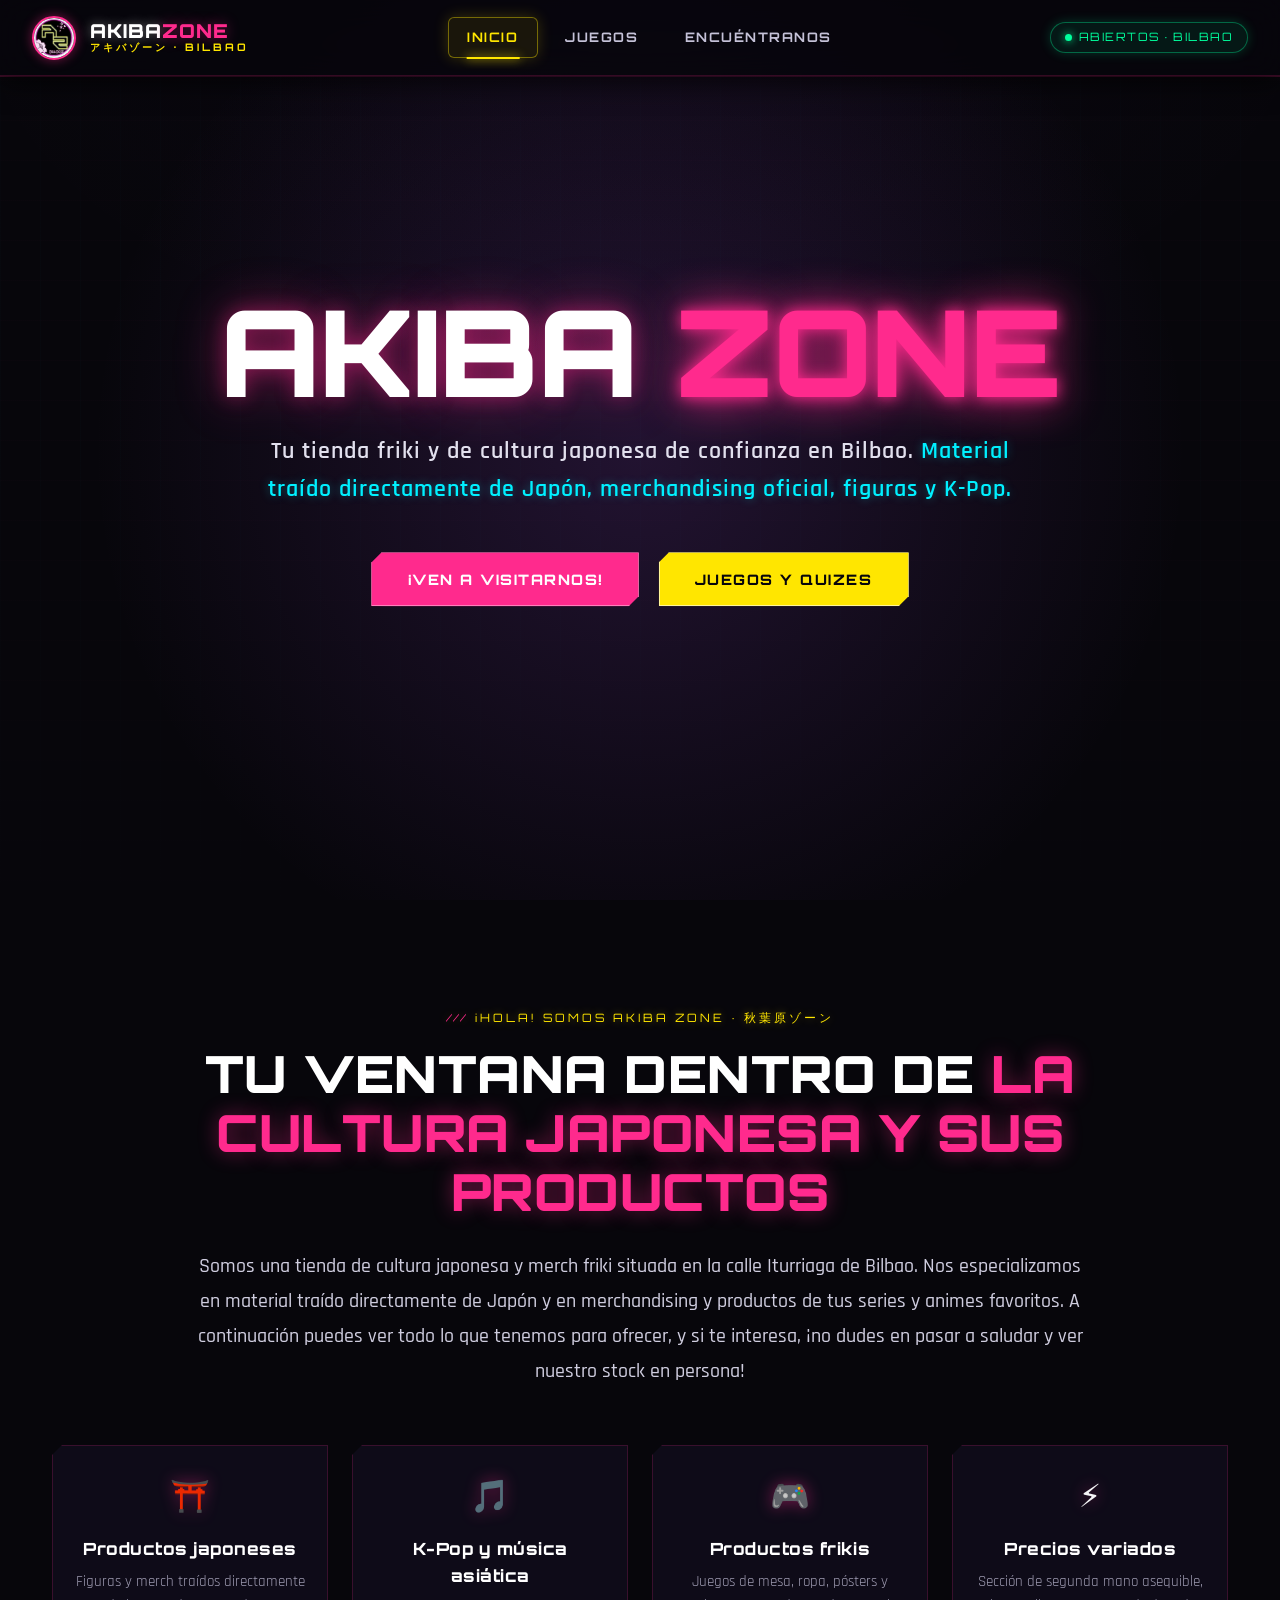
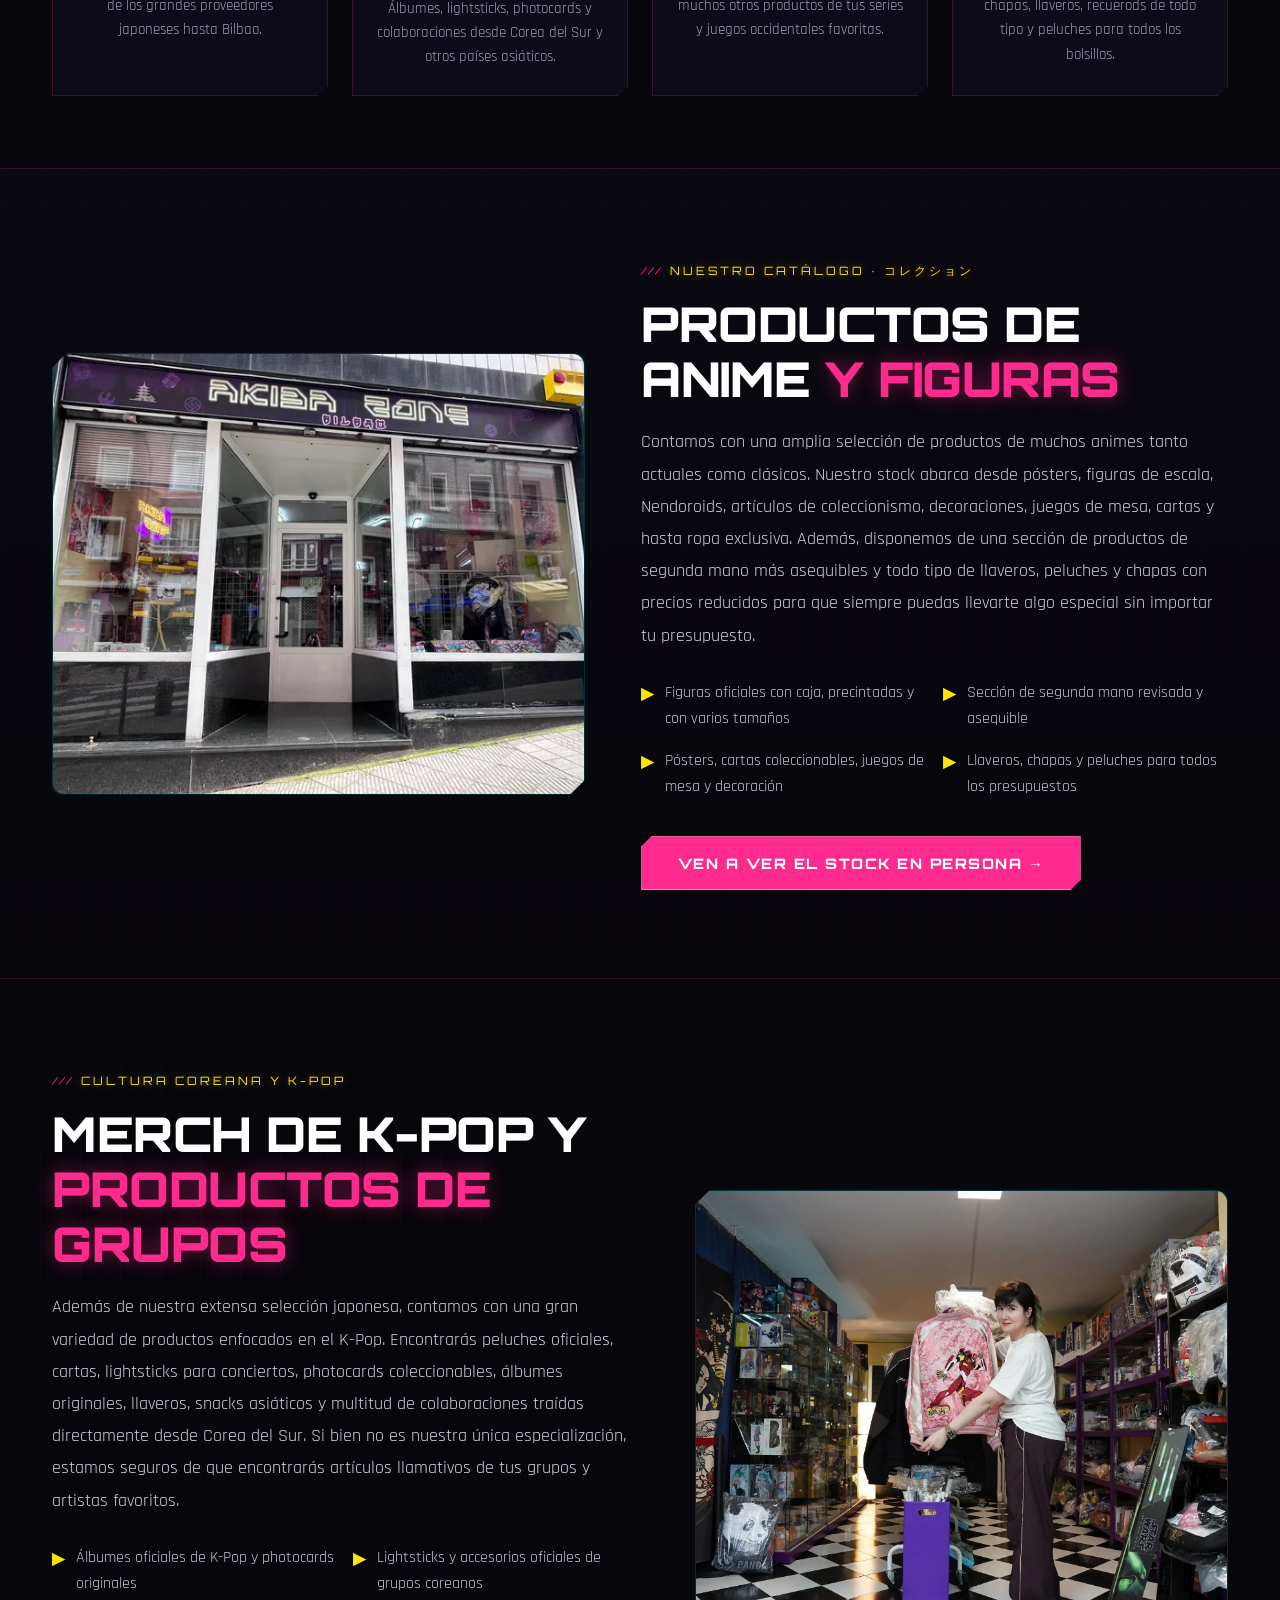
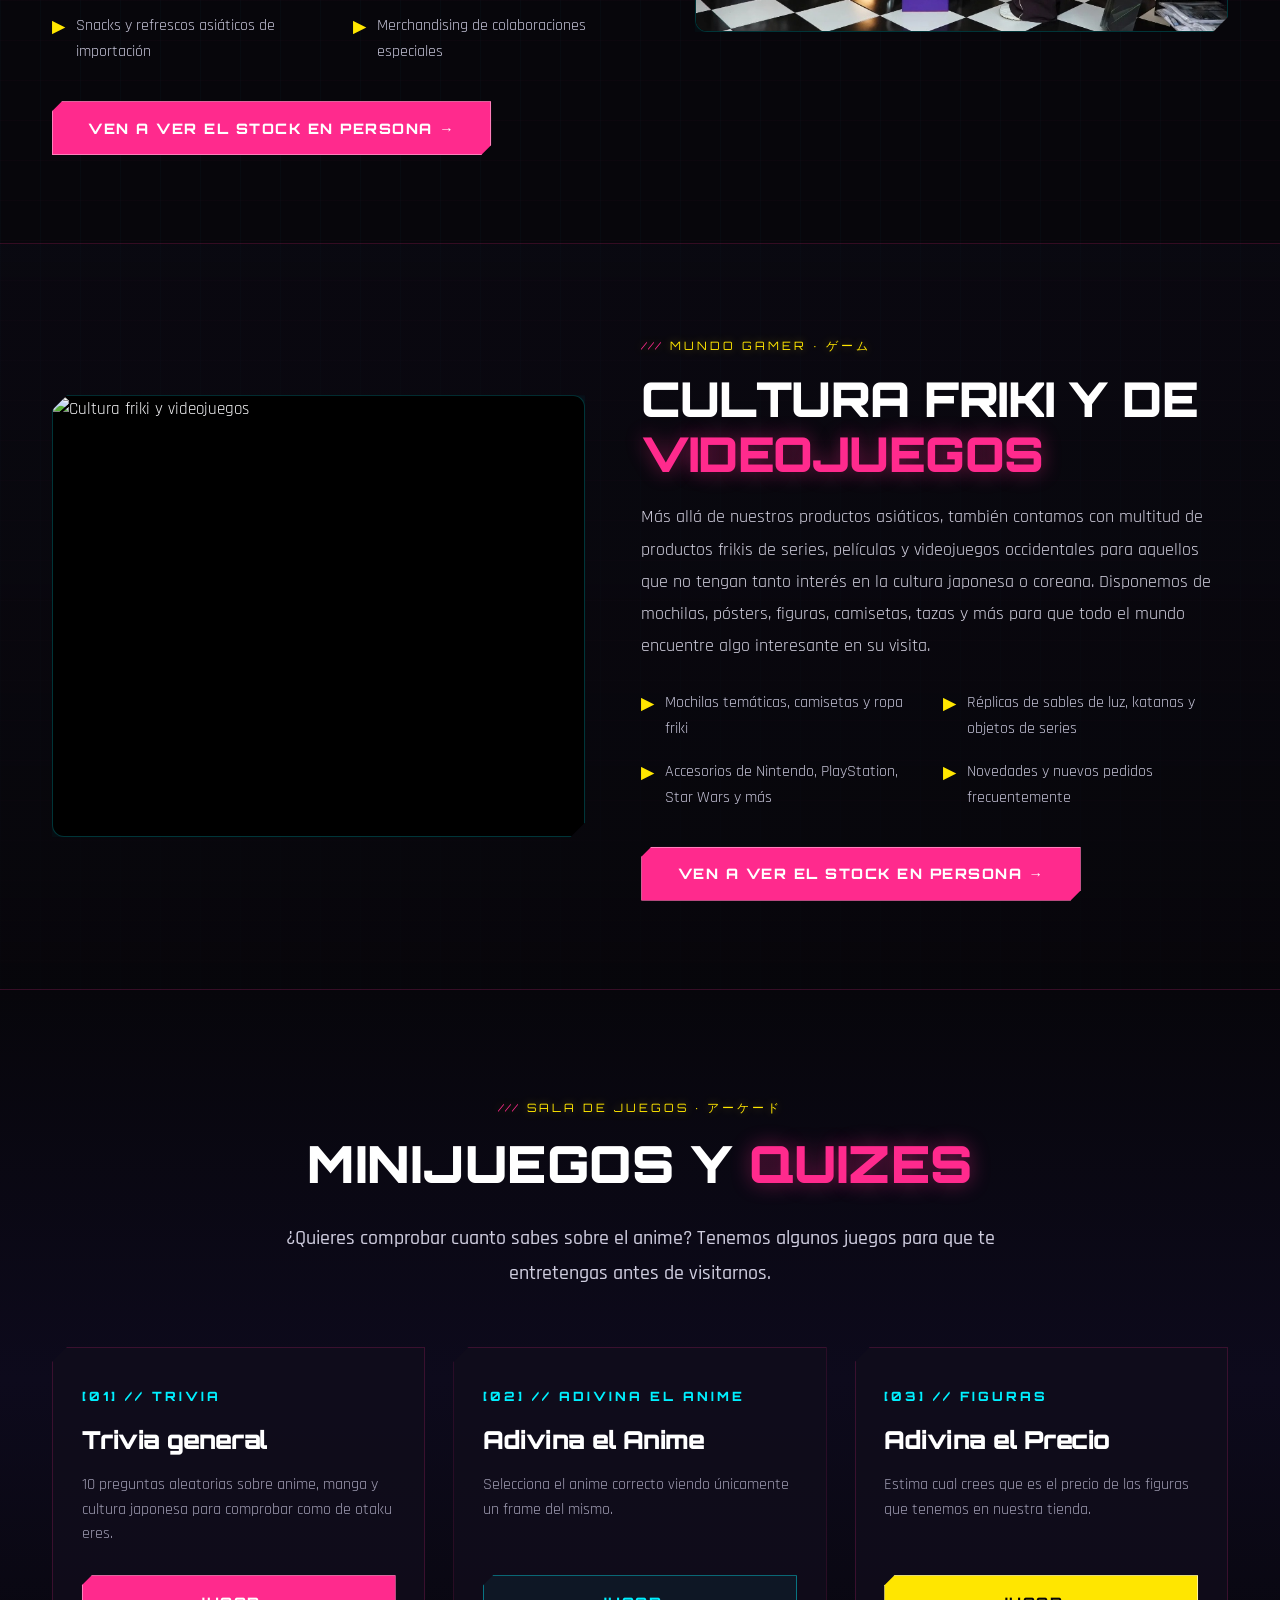
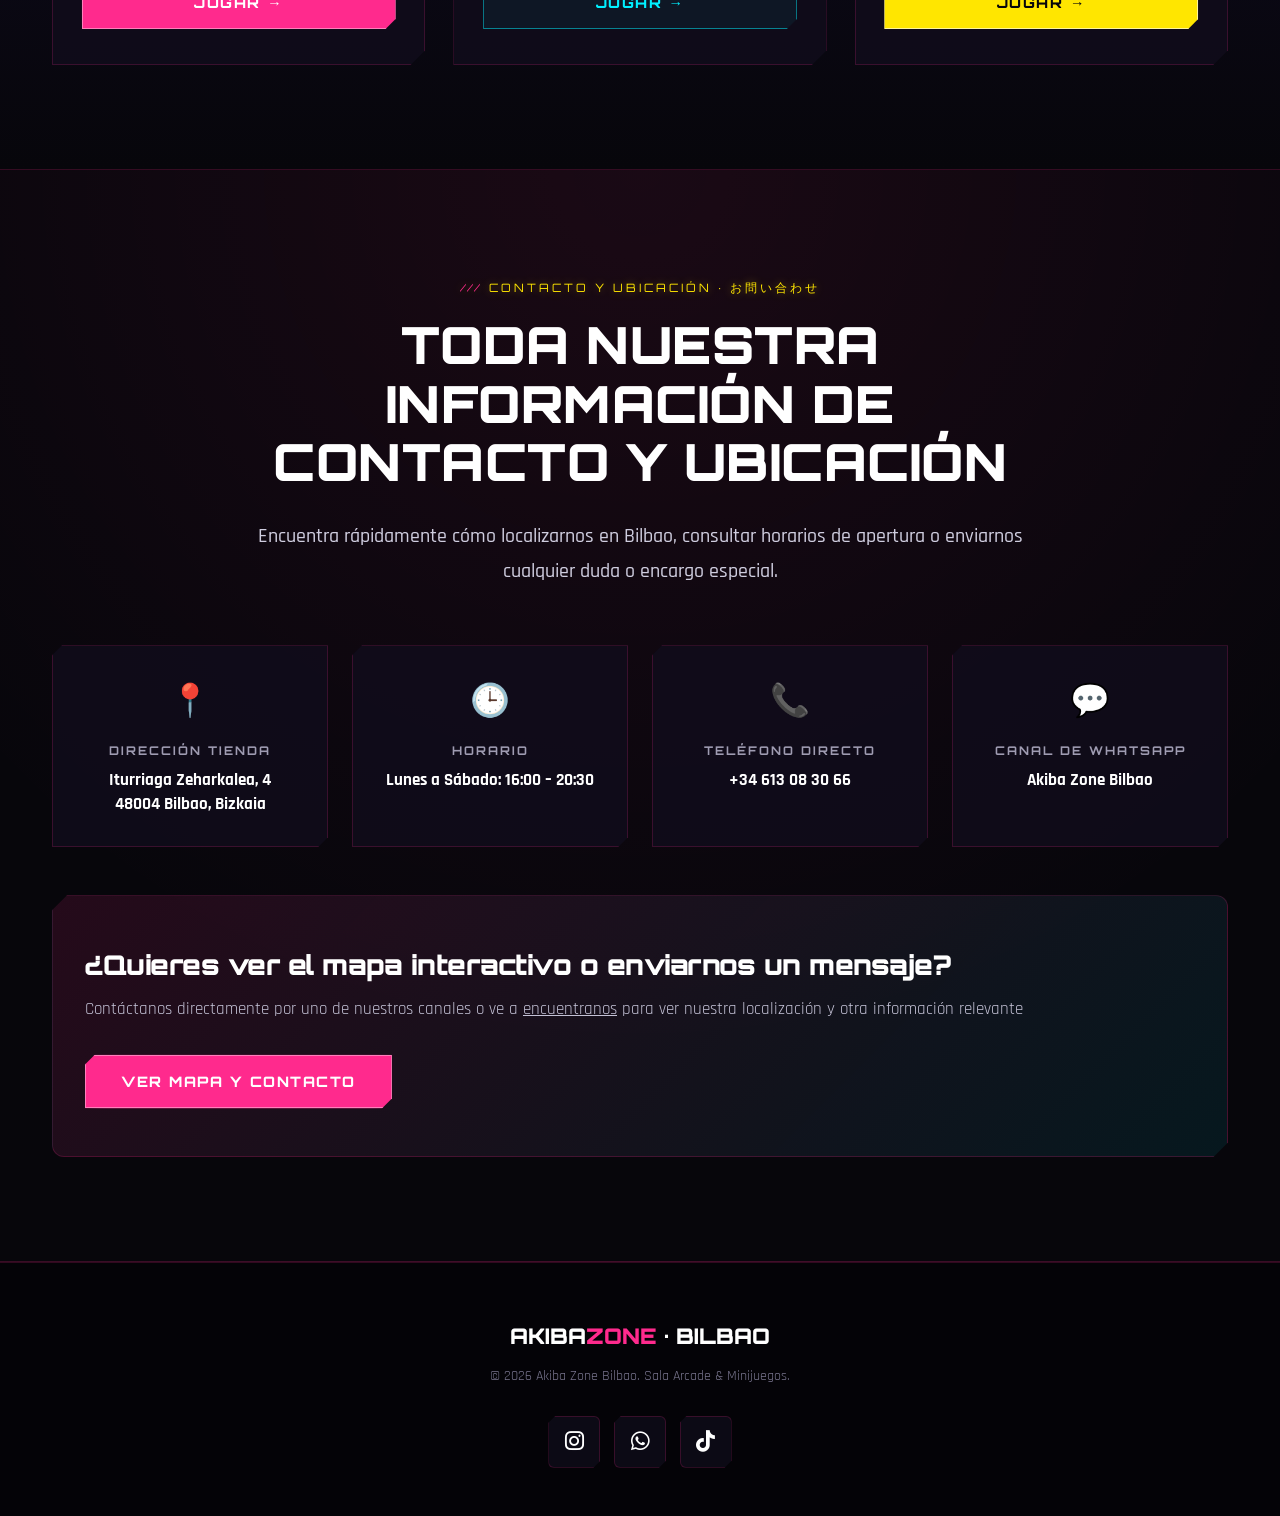
==== index.html @ 538a1abe "Primera subida" ====
<!DOCTYPE html>
<html lang="es">

<head>
    <meta charset="UTF-8">
    <meta name="viewport" content="width=device-width, initial-scale=1.0">
    <title>Akiba Zone Bilbao</title>
    <link rel="stylesheet" href="styles.css">
    <link rel="icon" type="image/png" href="res/logo.png">
    <link rel="stylesheet" href="https://cdnjs.cloudflare.com/ajax/libs/font-awesome/6.5.2/css/all.min.css">
</head>

<body class="page-index">

    <header class="navbar">
        <a href="#inicio" class="navbar__logo">
            <img class="navbar__logo-img" src="res/logo.png" alt="Akiba Zone Logo">
            <div class="navbar__logo-text">
                <span class="navbar__logo-title">AKIBA<span>ZONE</span></span>
                <span class="navbar__logo-sub">アキバゾーン · Bilbao</span>
            </div>
        </a>

        <!-- Botones de navegación centrados -->
        <nav class="navbar__nav">
            <a href="#inicio" class="is-active">Inicio</a>
            <a href="juegos.html">Juegos</a>
            <a href="encuentranos.html">Encuéntranos</a>
        </nav>

        <div class="navbar__status">
            <div class="navbar__badge">
                <span class="navbar__badge-dot"></span>
                <span>ABIERTOS · BILBAO</span>
            </div>
        </div>
    </header>

    <section class="hero" id="inicio">
        <video class="hero__video" src="res/Akiba.mp4" autoplay muted loop playsinline preload="auto">
        </video>

        <div class="hero__overlay"></div>

        <div class="hero__content">
            <h1 class="hero__title">AKIBA <span>ZONE</span></h1>
            <p class="hero__subtitle">
                Tu tienda friki y de cultura japonesa de confianza en Bilbao.
                <em>Material traído directamente de Japón, merchandising oficial, figuras y K-Pop.</em>
            </p>

            <div class="hero__actions">
                <a href="encuentranos.html" class="btn btn--primary">¡Ven a visitarnos!</a>
                <a href="juegos.html" class="btn btn--yellow">Juegos y quizes</a>
            </div>
        </div>
    </section>

    <section class="intro">
        <div class="container">
            <div class="intro__header">
                <span class="jp-tag">¡Hola! Somos Akiba Zone · 秋葉原ゾーン</span>
                <h2 class="intro__title">Tu ventana dentro de <span>la cultura japonesa y sus productos</span></h2>
                <p class="intro__text">
                    Somos una tienda de cultura japonesa y merch friki situada en la calle Iturriaga de Bilbao. Nos
                    especializamos en material traído directamente de Japón y en merchandising y productos de tus series
                    y animes favoritos. A continuación puedes ver todo lo que tenemos para ofrecer, y si te interesa,
                    ¡no dudes en pasar a saludar y ver nuestro stock en persona!
                </p>
            </div>

            <div class="intro__features">
                <div class="intro-pill">
                    <span class="intro-pill__icon">⛩️</span>
                    <h3 class="intro-pill__title">Productos japoneses</h3>
                    <p class="intro-pill__desc">Figuras y merch traídos directamente de los grandes proveedores
                        japoneses hasta Bilbao.</p>
                </div>
                <div class="intro-pill">
                    <span class="intro-pill__icon">🎵</span>
                    <h3 class="intro-pill__title">K-Pop y música asiática</h3>
                    <p class="intro-pill__desc">Álbumes, lightsticks, photocards y colaboraciones desde Corea del Sur y
                        otros países asiáticos.</p>
                </div>
                <div class="intro-pill">
                    <span class="intro-pill__icon">🎮</span>
                    <h3 class="intro-pill__title">Productos frikis</h3>
                    <p class="intro-pill__desc">Juegos de mesa, ropa, pósters y muchos otros productos de tus series y
                        juegos occidentales favoritas.</p>
                </div>
                <div class="intro-pill">
                    <span class="intro-pill__icon">⚡</span>
                    <h3 class="intro-pill__title">Precios variados</h3>
                    <p class="intro-pill__desc">Sección de segunda mano asequible, chapas, llaveros, recuerods de todo
                        tipo y peluches para todos los bolsillos.</p>
                </div>
            </div>
        </div>
    </section>

    <section class="showcase-sec" id="anime-figuras">
        <div class="container">
            <div class="showcase-banner">
                <div class="showcase-media">
                    <div class="showcase-frame">
                        <img src="res/tienda-fachada.png" alt="Fachada y escaparate de Akiba Zone Bilbao">
                    </div>
                </div>

                <div class="showcase-content">
                    <span class="jp-tag">Nuestro catálogo · コレクション</span>
                    <h2 class="showcase-title">PRODUCTOS DE ANIME <span>Y FIGURAS</span></h2>
                    <p class="showcase-desc">
                        Contamos con una amplia selección de productos de muchos animes tanto actuales como clásicos.
                        Nuestro stock abarca desde pósters, figuras de escala, Nendoroids, artículos de coleccionismo,
                        decoraciones, juegos de mesa, cartas y hasta ropa exclusiva. Además, disponemos de una sección
                        de productos de segunda mano más asequibles y todo tipo de llaveros, peluches y chapas con
                        precios reducidos para que siempre puedas llevarte algo especial sin importar tu presupuesto.
                    </p>

                    <div class="showcase-highlights">
                        <div class="showcase-hl-item">
                            <span class="showcase-hl-bullet">▶</span>
                            <span>Figuras oficiales con caja, precintadas y con varios tamaños</span>
                        </div>
                        <div class="showcase-hl-item">
                            <span class="showcase-hl-bullet">▶</span>
                            <span>Sección de segunda mano revisada y asequible</span>
                        </div>
                        <div class="showcase-hl-item">
                            <span class="showcase-hl-bullet">▶</span>
                            <span>Pósters, cartas coleccionables, juegos de mesa y decoración</span>
                        </div>
                        <div class="showcase-hl-item">
                            <span class="showcase-hl-bullet">▶</span>
                            <span>Llaveros, chapas y peluches para todos los presupuestos</span>
                        </div>
                    </div>

                    <div class="showcase-actions">
                        <a href="encuentranos.html" class="btn btn--primary">Ven a ver el stock en persona →</a>
                    </div>
                </div>
            </div>
        </div>
    </section>

    <section class="showcase-sec showcase-sec--reverse" id="k-pop">
        <div class="container">
            <div class="showcase-banner">
                <div class="showcase-content">
                    <span class="jp-tag">Cultura Coreana y K-Pop</span>
                    <h2 class="showcase-title">MERCH DE K-POP Y <span>PRODUCTOS DE GRUPOS</span></h2>
                    <p class="showcase-desc">
                        Además de nuestra extensa selección japonesa, contamos con una gran variedad de productos
                        enfocados en el K-Pop. Encontrarás peluches oficiales, cartas, lightsticks para conciertos,
                        photocards coleccionables, álbumes originales, llaveros, snacks asiáticos y multitud de
                        colaboraciones traídas directamente desde Corea del Sur. Si bien no es nuestra única
                        especialización, estamos seguros de que encontrarás artículos llamativos de tus grupos y
                        artistas favoritos.
                    </p>

                    <div class="showcase-highlights">
                        <div class="showcase-hl-item">
                            <span class="showcase-hl-bullet">▶</span>
                            <span>Álbumes oficiales de K-Pop y photocards originales</span>
                        </div>
                        <div class="showcase-hl-item">
                            <span class="showcase-hl-bullet">▶</span>
                            <span>Lightsticks y accesorios oficiales de grupos coreanos</span>
                        </div>
                        <div class="showcase-hl-item">
                            <span class="showcase-hl-bullet">▶</span>
                            <span>Snacks y refrescos asiáticos de importación</span>
                        </div>
                        <div class="showcase-hl-item">
                            <span class="showcase-hl-bullet">▶</span>
                            <span>Merchandising de colaboraciones especiales</span>
                        </div>
                    </div>

                    <div class="showcase-actions">
                        <a href="encuentranos.html" class="btn btn--primary">Ven a ver el stock en persona →</a>
                    </div>
                </div>

                <div class="showcase-media">
                    <div class="showcase-frame">
                        <img src="res/tienda-interior.jpg" alt="Interior de la tienda Akiba Zone con vitrinas y merch">
                    </div>
                </div>
            </div>
        </div>
    </section>

    <section class="showcase-sec" id="cultura-friki">
        <div class="container">
            <div class="showcase-banner">
                <div class="showcase-media">
                    <div class="showcase-frame">
                        <img src="https://images.unsplash.com/photo-1578632767115-351597cf2477?auto=format&fit=crop&w=1200&q=80"
                            alt="Cultura friki y videojuegos">
                    </div>
                </div>

                <div class="showcase-content">
                    <span class="jp-tag">Mundo Gamer · ゲーム</span>
                    <h2 class="showcase-title">CULTURA FRIKI Y DE <span>VIDEOJUEGOS</span></h2>
                    <p class="showcase-desc">
                        Más allá de nuestros productos asiáticos, también contamos con multitud de productos frikis de
                        series, películas y videojuegos occidentales para aquellos que no tengan tanto interés en la
                        cultura japonesa o coreana. Disponemos de mochilas, pósters, figuras, camisetas, tazas y más
                        para que todo el mundo encuentre algo interesante en su visita.
                    </p>

                    <div class="showcase-highlights">
                        <div class="showcase-hl-item">
                            <span class="showcase-hl-bullet">▶</span>
                            <span>Mochilas temáticas, camisetas y ropa friki</span>
                        </div>
                        <div class="showcase-hl-item">
                            <span class="showcase-hl-bullet">▶</span>
                            <span>Réplicas de sables de luz, katanas y objetos de series</span>
                        </div>
                        <div class="showcase-hl-item">
                            <span class="showcase-hl-bullet">▶</span>
                            <span>Accesorios de Nintendo, PlayStation, Star Wars y más</span>
                        </div>
                        <div class="showcase-hl-item">
                            <span class="showcase-hl-bullet">▶</span>
                            <span>Novedades y nuevos pedidos frecuentemente</span>
                        </div>
                    </div>

                    <div class="showcase-actions">
                        <a href="encuentranos.html" class="btn btn--primary">Ven a ver el stock en persona →</a>
                    </div>
                </div>
            </div>
        </div>
    </section>

    <section class="games-teaser" id="juegos">
        <div class="container">
            <div class="games-teaser__header">
                <span class="jp-tag">Sala de Juegos · アーケード</span>
                <h2 class="intro__title">MINIJUEGOS Y <span>QUIZES</span></h2>
                <p class="intro__text">
                    ¿Quieres comprobar cuanto sabes sobre el anime? Tenemos algunos juegos para que te entretengas antes
                    de visitarnos.
                </p>
            </div>

            <div class="games-grid">
                <div class="game-card">
                    <div>
                        <span class="game-card__num">[01] // TRIVIA </span>
                        <h3 class="game-card__title">Trivia general</h3>
                        <p class="game-card__desc">
                            10 preguntas aleatorias sobre anime, manga y cultura japonesa para comprobar como de otaku
                            eres.
                        </p>
                    </div>
                    <a href="juegoCuestionario.html" class="btn btn--primary game-card__btn">Jugar →</a>
                </div>

                <div class="game-card">
                    <div>
                        <span class="game-card__num">[02] // Adivina el anime</span>
                        <h3 class="game-card__title">Adivina el Anime</h3>
                        <p class="game-card__desc">
                            Selecciona el anime correcto viendo únicamente un frame del mismo.
                        </p>
                    </div>
                    <a href="juegoFrame.html" class="btn btn--ghost game-card__btn">Jugar →</a>
                </div>

                <div class="game-card">
                    <div>
                        <span class="game-card__num">[03] // Figuras</span>
                        <h3 class="game-card__title">Adivina el Precio</h3>
                        <p class="game-card__desc">
                            Estima cual crees que es el precio de las figuras que tenemos en nuestra tienda.
                        </p>
                    </div>
                    <a href="juegoPrecio.html" class="btn btn--yellow game-card__btn">Jugar →</a>
                </div>
            </div>
        </div>
    </section>

    <section class="index-contact" id="contacto">
        <div class="container">
            <div class="index-contact__header">
                <span class="jp-tag">Contacto y Ubicación · お問い合わせ</span>
                <h2 class="intro__title">TODA NUESTRA INFORMACIÓN DE CONTACTO Y UBICACIÓN</h2>
                <p class="intro__text">
                    Encuentra rápidamente cómo localizarnos en Bilbao, consultar horarios de apertura o enviarnos
                    cualquier duda o encargo especial.
                </p>
            </div>

            <div class="index-contact__grid">
                <a href="https://www.google.com/maps/search/?api=1&query=Iturriaga+Zeharkalea%2C+4%2C+48004+Bilbao%2C+Bizkaia"
                    target="_blank" rel="noopener noreferrer" class="contact-box">
                    <span class="contact-box__icon">📍</span>
                    <p class="contact-box__label">Dirección Tienda</p>
                    <p class="contact-box__val">
                        Iturriaga Zeharkalea, 4<br>
                        48004 Bilbao, Bizkaia
                    </p>
                </a>

                <a href="encuentranos.html" target="_blank" rel="noopener noreferrer" class="contact-box">
                    <span class="contact-box__icon">🕒</span>
                    <p class="contact-box__label">Horario</p>
                    <p class="contact-box__val">
                        Lunes a Sábado: 16:00 – 20:30<br>
                    </p>
                </a>

                <a href="tel:+34944123456" target="_blank" rel="noopener noreferrer" class="contact-box">
                    <span class="contact-box__icon">📞</span>
                    <p class="contact-box__label">Teléfono Directo</p>
                    <p class="contact-box__val">
                        +34 613 08 30 66
                    </p>
                </a>

                <a href="https://www.whatsapp.com/channel/0029Vb4Artc3LdQeFTmNYk1y" target="_blank"
                    rel="noopener noreferrer" class="contact-box">
                    <span class="contact-box__icon">💬</span>
                    <p class="contact-box__label">Canal de Whatsapp</p>
                    <p class="contact-box__val">
                        Akiba Zone Bilbao
                    </p>
                </a>
            </div>

            <div class="index-contact__cta">
                <div class="index-contact__cta-text">
                    <h3>¿Quieres ver el mapa interactivo o enviarnos un mensaje?</h3>
                    <p>Contáctanos directamente por uno de nuestros canales o ve a <a href="encuentranos.html"
                            style="text-decoration: underline;">encuentranos</a> para ver nuestra localización y otra
                        información relevante</p>
                </div>
                <a href="encuentranos.html" class="btn btn--primary">Ver Mapa y Contacto</a>
            </div>
        </div>
    </section>

    <footer class="footer">
        <div class="container">
            <div class="footer-logo">AKIBA<span>ZONE</span> · BILBAO</div>

            <p class="footer-copy">© 2026 Akiba Zone Bilbao. Sala Arcade & Minijuegos.</p>

            <div class="footer-socials">
                <a href="https://www.instagram.com/akibazonebilbao/" target="_blank" rel="noopener noreferrer"
                    class="footer-social footer-social--instagram" aria-label="Instagram">
                    <i class="fa-brands fa-instagram"></i>
                </a>

                <a href="https://www.whatsapp.com/channel/0029Vb4Artc3LdQeFTmNYk1y" target="_blank"
                    rel="noopener noreferrer" class="footer-social footer-social--whatsapp" aria-label="WhatsApp">
                    <i class="fa-brands fa-whatsapp"></i>
                </a>

                <a href="https://www.tiktok.com/@akibazonebilbao" target="_blank" rel="noopener noreferrer"
                    class="footer-social footer-social--tiktok" aria-label="TikTok">
                    <i class="fa-brands fa-tiktok"></i>
                </a>
            </div>
        </div>
    </footer>

</body>

</html>
---- styles.css ----
@import url('https://fonts.googleapis.com/css2?family=Orbitron:wght@500;700;800;900&family=Rajdhani:wght@500;600;700&display=swap');

/* ============================================================
   1. RESET & CYBER VARIABLES
   ============================================================ */
*,
*::before,
*::after {
  box-sizing: border-box;
  margin: 0;
  padding: 0;
}

:root {
  --bg: #07060b;
  --bg-deep: #040307;
  --bg-soft: #0e0c18;
  --bg-card: rgba(16, 13, 28, 0.82);
  --bg-card-hover: rgba(25, 20, 44, 0.92);
  --fg: #f5f5f7;
  --muted: #9f9cb2;
  --accent: #ff2a8d;
  /* Neon Magenta (Logo ring & storefront neon) */
  --accent-glow: rgba(255, 42, 141, 0.45);
  --neon-yellow: #ffe600;
  /* Acid Yellow (AZ logo letters) */
  --neon-yellow-glow: rgba(255, 230, 0, 0.4);
  --neon-cyan: #00f0ff;
  /* Electric Cyber Cyan */
  --neon-cyan-glow: rgba(0, 240, 255, 0.35);
  --neon-purple: #9d4edd;
  /* Cyber Violet */
  --line: rgba(255, 42, 141, 0.18);
  --line-cyan: rgba(0, 240, 255, 0.22);
  --nav-h: 76px;
  --max: 1240px;

  /* State colors */
  --ok: #00ff9d;
  --ko: #ff2a5f;
  --warn: #ffe600;

  /* Fonts */
  --font-display: 'Orbitron', -apple-system, sans-serif;
  --font-body: 'Rajdhani', system-ui, -apple-system, sans-serif;
}

html {
  scroll-behavior: smooth;
  scroll-padding-top: calc(var(--nav-h) + 16px);
}

body {
  font-family: var(--font-body);
  background-color: var(--bg);
  background-image:
    linear-gradient(rgba(255, 42, 141, 0.02) 1px, transparent 1px),
    linear-gradient(90deg, rgba(0, 240, 255, 0.02) 1px, transparent 1px),
    radial-gradient(ellipse 900px 500px at 50% 0%, rgba(157, 78, 221, 0.08), transparent 75%);
  background-size: 40px 40px, 40px 40px, 100% 100%;
  color: var(--fg);
  line-height: 1.6;
  -webkit-font-smoothing: antialiased;
  overflow-x: hidden;
  font-size: 1.05rem;
}

img,
video {
  display: block;
  max-width: 100%;
}

a {
  color: inherit;
  text-decoration: none;
}

ul {
  list-style: none;
}

button {
  font: inherit;
  color: inherit;
  border: 0;
  background: none;
  cursor: pointer;
}

[hidden] {
  display: none !important;
}

/* Reusable container */
.container {
  width: 100%;
  max-width: var(--max);
  margin-inline: auto;
  padding-inline: 2rem;
}

/* Cyber decorative kanji pill */
.jp-tag {
  font-family: var(--font-display);
  font-size: 0.72rem;
  letter-spacing: 3px;
  text-transform: uppercase;
  color: var(--neon-yellow);
  text-shadow: 0 0 10px var(--neon-yellow-glow);
  display: inline-flex;
  align-items: center;
  gap: 0.5rem;
}

.jp-tag::before {
  content: "///";
  color: var(--accent);
  letter-spacing: 1px;
}

/* ============================================================
   2. NAVBAR (CENTERED NAVIGATION BUTTONS)
   ============================================================ */
.navbar {
  position: fixed;
  inset: 0 0 auto 0;
  height: var(--nav-h);
  z-index: 100;
  display: flex;
  align-items: center;
  justify-content: space-between;
  padding-inline: 2rem;
  background: rgba(7, 6, 11, 0.82);
  backdrop-filter: blur(16px);
  -webkit-backdrop-filter: blur(16px);
  border-bottom: 1px solid var(--line);
  box-shadow: 0 4px 30px rgba(0, 0, 0, 0.8), 0 1px 0 rgba(255, 42, 141, 0.25);
}

/* Logo on left */
.navbar__logo {
  display: flex;
  align-items: center;
  gap: 0.85rem;
  font-family: var(--font-display);
  font-size: 1.25rem;
  font-weight: 800;
  letter-spacing: 1px;
  white-space: nowrap;
  flex: 0 0 auto;
}

.navbar__logo-img {
  width: 44px;
  height: 44px;
  border-radius: 50%;
  object-fit: cover;
  border: 2px solid var(--accent);
  box-shadow: 0 0 12px var(--accent-glow);
  transition: transform 0.3s ease, box-shadow 0.3s ease;
}

.navbar__logo:hover .navbar__logo-img {
  transform: rotate(15deg) scale(1.08);
  box-shadow: 0 0 20px var(--neon-yellow-glow);
  border-color: var(--neon-yellow);
}

.navbar__logo-text {
  display: flex;
  flex-direction: column;
  line-height: 1.1;
}

.navbar__logo-title {
  color: #fff;
  font-size: 1.2rem;
  font-weight: 900;
  text-shadow: 0 0 12px rgba(255, 255, 255, 0.4);
}

.navbar__logo-title span {
  color: var(--accent);
  text-shadow: 0 0 14px var(--accent-glow);
}

.navbar__logo-sub {
  font-size: 0.65rem;
  letter-spacing: 3px;
  color: var(--neon-yellow);
  font-weight: 700;
  text-transform: uppercase;
}

/* Centered Navigation Menu */
.navbar__nav {
  display: flex;
  align-items: center;
  gap: 0.5rem;
  margin-inline: auto;
  /* Centers in available navbar space */
}

.navbar__nav a {
  display: inline-flex;
  align-items: center;
  gap: 0.4rem;
  font-family: var(--font-display);
  font-size: 0.82rem;
  font-weight: 700;
  letter-spacing: 1.5px;
  text-transform: uppercase;
  padding: 0.55rem 1.15rem;
  color: #c5c2d8;
  border-radius: 6px;
  border: 1px solid transparent;
  transition: all 0.25s ease;
  position: relative;
}

.navbar__nav a::after {
  content: "";
  position: absolute;
  bottom: -2px;
  left: 50%;
  transform: translateX(-50%) scaleX(0);
  width: 60%;
  height: 2px;
  background: var(--accent);
  box-shadow: 0 0 8px var(--accent);
  transition: transform 0.25s ease;
}

.navbar__nav a:hover {
  color: #fff;
  background: rgba(255, 42, 141, 0.09);
  border-color: rgba(255, 42, 141, 0.35);
  box-shadow: 0 0 15px rgba(255, 42, 141, 0.15);
}

.navbar__nav a:hover::after {
  transform: translateX(-50%) scaleX(1);
}

.navbar__nav a.is-active {
  color: var(--neon-yellow);
  background: rgba(255, 230, 0, 0.08);
  border-color: rgba(255, 230, 0, 0.4);
  box-shadow: 0 0 15px rgba(255, 230, 0, 0.2);
}

.navbar__nav a.is-active::after {
  background: var(--neon-yellow);
  box-shadow: 0 0 10px var(--neon-yellow);
  transform: translateX(-50%) scaleX(1);
}

/* Right Status badge */
.navbar__status {
  display: flex;
  align-items: center;
  gap: 0.6rem;
  flex: 0 0 auto;
}

.navbar__badge {
  font-family: var(--font-display);
  font-size: 0.72rem;
  letter-spacing: 1.5px;
  text-transform: uppercase;
  color: var(--ok);
  background: rgba(0, 255, 157, 0.08);
  border: 1px solid rgba(0, 255, 157, 0.35);
  padding: 0.35rem 0.85rem;
  border-radius: 999px;
  display: flex;
  align-items: center;
  gap: 0.45rem;
  box-shadow: 0 0 12px rgba(0, 255, 157, 0.2);
}

.navbar__badge-dot {
  width: 7px;
  height: 7px;
  border-radius: 50%;
  background: var(--ok);
  box-shadow: 0 0 8px var(--ok);
  animation: pulse-dot 1.8s infinite;
}

@keyframes pulse-dot {

  0%,
  100% {
    opacity: 1;
    transform: scale(1);
  }

  50% {
    opacity: 0.4;
    transform: scale(0.8);
  }
}

/* ============================================================
   3. CYBER BUTTONS
   ============================================================ */
.btn {
  display: inline-flex;
  align-items: center;
  justify-content: center;
  gap: 0.6rem;
  padding: 0.9rem 2.2rem;
  font-family: var(--font-display);
  font-size: 0.9rem;
  font-weight: 800;
  letter-spacing: 1.5px;
  text-transform: uppercase;
  cursor: pointer;
  border: 1px solid transparent;
  clip-path: polygon(10px 0%, 100% 0%, 100% calc(100% - 10px), calc(100% - 10px) 100%, 0% 100%, 0% 10px);
  transition: all 0.25s ease;
  position: relative;
  text-decoration: none;
}

.btn:hover {
  transform: translateY(-2px);
}

.btn--primary {
  background: var(--accent);
  color: #fff;
  border-color: rgba(255, 255, 255, 0.4);
  box-shadow: 0 0 25px var(--accent-glow), 0 8px 20px -8px rgba(255, 42, 141, 0.8);
}

.btn--primary:hover {
  background: #ff479f;
  box-shadow: 0 0 35px rgba(255, 42, 141, 0.8), 0 10px 25px -5px rgba(255, 42, 141, 1);
  color: #fff;
}

.btn--yellow {
  background: var(--neon-yellow);
  color: #07060b;
  border-color: rgba(255, 255, 255, 0.6);
  box-shadow: 0 0 25px var(--neon-yellow-glow);
}

.btn--yellow:hover {
  background: #fff;
  box-shadow: 0 0 35px var(--neon-yellow);
}

.btn--ghost {
  border-color: rgba(0, 240, 255, 0.5);
  color: var(--neon-cyan);
  background: rgba(0, 240, 255, 0.05);
  box-shadow: 0 0 15px rgba(0, 240, 255, 0.15);
}

.btn--ghost:hover {
  background: var(--neon-cyan);
  color: #07060b;
  border-color: var(--neon-cyan);
  box-shadow: 0 0 30px var(--neon-cyan);
}

/* ============================================================
   4. INDEX: HERO (VIDEO FULLSCREEN CYBER OVERLAY)
   ============================================================ */
.hero {
  position: relative;
  height: 100vh;
  min-height: 640px;
  display: grid;
  place-items: center;
  overflow: hidden;
  isolation: isolate;
}

.hero__video {
  position: absolute;
  inset: 0;
  width: 100%;
  height: 100%;
  object-fit: cover;
  z-index: -2;
  filter: contrast(1.1) brightness(0.7) saturate(1.1);
}

.hero__overlay {
  position: absolute;
  inset: 0;
  z-index: -1;
  background:
    radial-gradient(circle at center, rgba(157, 78, 221, 0.18) 0%, transparent 70%),
    linear-gradient(180deg, rgba(7, 6, 11, 0.7) 0%, rgba(7, 6, 11, 0.4) 40%, rgba(7, 6, 11, 0.95) 100%);
}

.hero__content {
  position: relative;
  z-index: 1;
  text-align: center;
  padding: 0 1.5rem;
  max-width: 1040px;
}

.hero__tag {
  display: inline-block;
  font-family: var(--font-display);
  font-size: 0.85rem;
  letter-spacing: 4px;
  text-transform: uppercase;
  color: var(--neon-yellow);
  background: rgba(255, 230, 0, 0.12);
  border: 1px solid rgba(255, 230, 0, 0.35);
  padding: 0.45rem 1.25rem;
  border-radius: 999px;
  margin-bottom: 1.5rem;
  box-shadow: 0 0 20px rgba(255, 230, 0, 0.25);
}

.hero__title {
  font-family: var(--font-display);
  font-size: clamp(3rem, 10vw, 7.5rem);
  font-weight: 900;
  line-height: 0.95;
  letter-spacing: -1px;
  text-transform: uppercase;
  color: #fff;
  text-shadow: 0 0 50px var(--accent-glow), 0 0 20px rgba(255, 42, 141, 0.4);
}

.hero__title span {
  color: var(--accent);
  text-shadow: 0 0 45px var(--accent), 0 0 15px var(--accent);
}

.hero__subtitle {
  margin-top: 1.5rem;
  font-size: clamp(1.15rem, 2.2vw, 1.5rem);
  color: #e2e0ee;
  font-weight: 600;
  letter-spacing: 1px;
  max-width: 760px;
  margin-inline: auto;
}

.hero__subtitle em {
  font-style: normal;
  color: var(--neon-cyan);
  text-shadow: 0 0 10px var(--neon-cyan-glow);
}

.hero__actions {
  margin-top: 2.75rem;
  display: flex;
  flex-wrap: wrap;
  gap: 1.25rem;
  justify-content: center;
}

/* ============================================================
   5. INDEX: INTRODUCTION
   ============================================================ */
.intro {
  padding: 6.5rem 0 4.5rem;
  background: var(--bg);
  position: relative;
  border-bottom: 1px solid var(--line);
}

.intro__header {
  text-align: center;
  max-width: 900px;
  margin-inline: auto;
}

.intro__title {
  font-family: var(--font-display);
  font-size: clamp(2rem, 4.5vw, 3.2rem);
  font-weight: 900;
  line-height: 1.15;
  letter-spacing: 0.5px;
  text-transform: uppercase;
  margin-top: 0.85rem;
  color: #fff;
}

.intro__title span {
  color: var(--accent);
  text-shadow: 0 0 20px var(--accent-glow);
}

.intro__text {
  margin-top: 1.75rem;
  font-size: 1.25rem;
  color: #cfcddf;
  line-height: 1.75;
  font-weight: 500;
}

/* Badges strip under intro */
.intro__features {
  display: grid;
  grid-template-columns: repeat(auto-fit, minmax(220px, 1fr));
  gap: 1.5rem;
  margin-top: 3.5rem;
}

.intro-pill {
  padding: 1.6rem 1.4rem;
  background: var(--bg-card);
  border: 1px solid var(--line);
  clip-path: polygon(10px 0, 100% 0, 100% calc(100% - 10px), calc(100% - 10px) 100%, 0 100%, 0 10px);
  text-align: center;
  transition: all 0.3s ease;
}

.intro-pill:hover {
  background: var(--bg-card-hover);
  border-color: var(--neon-cyan);
  box-shadow: 0 0 25px rgba(0, 240, 255, 0.2);
  transform: translateY(-4px);
}

.intro-pill__icon {
  font-size: 2rem;
  margin-bottom: 0.85rem;
  display: inline-block;
  filter: drop-shadow(0 0 8px var(--accent-glow));
}

.intro-pill__title {
  font-family: var(--font-display);
  font-size: 1.05rem;
  font-weight: 800;
  color: #fff;
  letter-spacing: 0.5px;
}

.intro-pill__desc {
  font-size: 0.95rem;
  color: var(--muted);
  margin-top: 0.4rem;
}

/* ============================================================
   6. EXTENDED HORIZONTAL SHOWCASE SECTIONS (INDEX)
   ============================================================ */
.showcase-sec {
  padding: 5.5rem 0;
  position: relative;
  overflow: hidden;
  border-bottom: 1px solid var(--line);
}

.showcase-sec:nth-child(even) {
  background: linear-gradient(180deg, rgba(14, 12, 24, 0.4) 0%, rgba(7, 6, 11, 0.8) 100%);
}

.showcase-banner {
  display: grid;
  grid-template-columns: 1fr 1.1fr;
  gap: 3.5rem;
  align-items: center;
}

.showcase-sec--reverse .showcase-banner {
  grid-template-columns: 1.1fr 1fr;
}

/* Photo card with cyber aesthetics */
.showcase-media {
  position: relative;
}

.showcase-frame {
  position: relative;
  border-radius: 12px;
  overflow: hidden;
  border: 1px solid var(--line-cyan);
  box-shadow: 0 20px 60px -20px rgba(0, 0, 0, 0.9), 0 0 30px rgba(0, 240, 255, 0.15);
  clip-path: polygon(15px 0, 100% 0, 100% calc(100% - 15px), calc(100% - 15px) 100%, 0 100%, 0 15px);
  background: #000;
}

.showcase-frame img {
  width: 100%;
  height: 440px;
  object-fit: cover;
  transition: transform 0.6s cubic-bezier(0.2, 0.8, 0.2, 1), filter 0.4s ease;
}

.showcase-frame:hover img {
  transform: scale(1.05);
}

.showcase-badge {
  position: absolute;
  top: 1.25rem;
  left: 1.25rem;
  font-family: var(--font-display);
  font-size: 0.72rem;
  letter-spacing: 2px;
  text-transform: uppercase;
  color: #fff;
  background: rgba(7, 6, 11, 0.88);
  border: 1px solid var(--accent);
  padding: 0.45rem 1rem;
  border-radius: 999px;
  backdrop-filter: blur(8px);
  box-shadow: 0 0 15px var(--accent-glow);
}

/* Wide extended text container */
.showcase-content {
  width: 100%;
}

.showcase-title {
  font-family: var(--font-display);
  font-size: clamp(2rem, 3.8vw, 3rem);
  font-weight: 900;
  line-height: 1.15;
  letter-spacing: -0.5px;
  text-transform: uppercase;
  color: #fff;
  margin-top: 0.75rem;
}

.showcase-title span {
  color: var(--accent);
  text-shadow: 0 0 20px var(--accent-glow);
}

.showcase-desc {
  margin-top: 1.25rem;
  font-size: 1.15rem;
  color: #d2d0df;
  line-height: 1.75;
}

.showcase-highlights {
  margin-top: 1.75rem;
  display: grid;
  grid-template-columns: 1fr 1fr;
  gap: 1rem;
}

.showcase-hl-item {
  display: flex;
  align-items: flex-start;
  gap: 0.75rem;
  font-size: 1.02rem;
  color: #c4c2d6;
}

.showcase-hl-bullet {
  color: var(--neon-yellow);
  font-family: var(--font-display);
  font-weight: 800;
}

.showcase-actions {
  margin-top: 2.25rem;
  display: flex;
  gap: 1rem;
  flex-wrap: wrap;
}

/* ============================================================
   7. INDEX: GAMES HUB TEASER SECTION
   ============================================================ */
.games-teaser {
  padding: 6.5rem 0;
  background: linear-gradient(180deg, var(--bg) 0%, #0d0a1c 50%, var(--bg) 100%);
  border-bottom: 1px solid var(--line);
}

.games-teaser__header {
  text-align: center;
  max-width: 800px;
  margin-inline: auto;
  margin-bottom: 3.5rem;
}

.games-grid {
  display: grid;
  grid-template-columns: repeat(3, 1fr);
  gap: 1.75rem;
}

.game-card {
  position: relative;
  background: var(--bg-card);
  border: 1px solid var(--line);
  clip-path: polygon(15px 0, 100% 0, 100% calc(100% - 15px), calc(100% - 15px) 100%, 0 100%, 0 15px);
  padding: 2.2rem 1.8rem;
  display: flex;
  flex-direction: column;
  justify-content: space-between;
  transition: all 0.3s ease;
}

.game-card:hover {
  background: var(--bg-card-hover);
  border-color: var(--accent);
  box-shadow: 0 0 35px var(--accent-glow);
  transform: translateY(-6px);
}

.game-card__num {
  font-family: var(--font-display);
  font-size: 0.8rem;
  letter-spacing: 3px;
  color: var(--neon-cyan);
  font-weight: 800;
  text-transform: uppercase;
}

.game-card__title {
  font-family: var(--font-display);
  font-size: 1.55rem;
  font-weight: 900;
  color: #fff;
  margin-top: 0.6rem;
  letter-spacing: -0.5px;
}

.game-card__desc {
  margin-top: 0.85rem;
  font-size: 1rem;
  color: var(--muted);
  line-height: 1.55;
  flex-grow: 1;
}

.game-card__btn {
  margin-top: 1.75rem;
  width: 100%;
}

/* ============================================================
   8. INDEX: BASIC CONTACT INFO SECTION AT BOTTOM
   ============================================================ */
.index-contact {
  padding: 6.5rem 0;
  background: radial-gradient(circle at 50% 0%, rgba(255, 42, 141, 0.08), transparent 70%), var(--bg);
  border-bottom: 1px solid var(--line);
}

.index-contact__header {
  text-align: center;
  max-width: 820px;
  margin-inline: auto;
  margin-bottom: 3.5rem;
}

.index-contact__grid {
  display: grid;
  grid-template-columns: repeat(4, 1fr);
  gap: 1.5rem;
  margin-bottom: 3rem;
}

.contact-box {
  background: var(--bg-card);
  border: 1px solid var(--line);
  padding: 1.85rem 1.5rem;
  clip-path: polygon(10px 0, 100% 0, 100% calc(100% - 10px), calc(100% - 10px) 100%, 0 100%, 0 10px);
  text-align: center;
  transition: all 0.25s ease;
}

.contact-box:hover {
  border-color: var(--neon-yellow);
  box-shadow: 0 0 20px var(--neon-yellow-glow);
  transform: translateY(-3px);
}

.contact-box__icon {
  font-size: 2rem;
  margin-bottom: 0.85rem;
  display: inline-block;
}

.contact-box__label {
  font-family: var(--font-display);
  font-size: 0.75rem;
  letter-spacing: 2px;
  text-transform: uppercase;
  color: var(--muted);
  font-weight: 700;
  margin-bottom: 0.5rem;
}

.contact-box__val {
  font-size: 1.05rem;
  font-weight: 700;
  color: #fff;
  line-height: 1.45;
}

.contact-box__val a {
  color: #fff;
  transition: color 0.2s ease;
}

.contact-box__val a:hover {
  color: var(--accent);
}

.index-contact__cta {
  background: linear-gradient(135deg, rgba(255, 42, 141, 0.12), rgba(0, 240, 255, 0.08));
  border: 1px solid var(--line);
  padding: 3rem 2rem;
  border-radius: 12px;
  clip-path: polygon(15px 0, 100% 0, 100% calc(100% - 15px), calc(100% - 15px) 100%, 0 100%, 0 15px);
  display: flex;
  justify-content: space-between;
  align-items: center;
  flex-wrap: wrap;
  gap: 2rem;
}

.index-contact__cta-text h3 {
  font-family: var(--font-display);
  font-size: 1.7rem;
  font-weight: 900;
  color: #fff;
  letter-spacing: -0.5px;
}

.index-contact__cta-text p {
  color: #c4c2d6;
  margin-top: 0.5rem;
  font-size: 1.05rem;
}

/* ============================================================
   9. MERGED PAGE: ENCUÉNTRANOS (Location + Shop Photos + Form)
   ============================================================ */
.page-hero {
  position: relative;
  padding: calc(var(--nav-h) + 5rem) 2rem 4.5rem;
  text-align: center;
  overflow: hidden;
  isolation: isolate;
  background:
    radial-gradient(800px 400px at 50% 10%, rgba(255, 42, 141, 0.16), transparent 75%),
    radial-gradient(600px 300px at 80% 90%, rgba(0, 240, 255, 0.12), transparent 70%),
    var(--bg);
  border-bottom: 1px solid var(--line);
}

.page-hero__kicker {
  font-family: var(--font-display);
  font-size: 0.85rem;
  letter-spacing: 4px;
  text-transform: uppercase;
  color: var(--neon-yellow);
  font-weight: 800;
  margin-bottom: 1.25rem;
}

.page-hero__title {
  font-family: var(--font-display);
  font-size: clamp(2.6rem, 7vw, 4.8rem);
  font-weight: 900;
  line-height: 1.05;
  letter-spacing: -1px;
  text-transform: uppercase;
  color: #fff;
  text-shadow: 0 0 35px var(--accent-glow);
}

.page-hero__title span {
  color: var(--accent);
}

.page-hero__subtitle {
  margin-top: 1.25rem;
  font-size: clamp(1.1rem, 2vw, 1.3rem);
  color: #cfcddf;
  max-width: 680px;
  margin-inline: auto;
  font-weight: 500;
}

/* Shop Gallery on Encuéntranos */
.shop-gallery-sec {
  padding: 4.5rem 0 3rem;
}

.shop-gallery-grid {
  display: grid;
  grid-template-columns: 1fr 1fr;
  gap: 2rem;
}

.gallery-card {
  position: relative;
  border-radius: 12px;
  overflow: hidden;
  border: 1px solid var(--line);
  box-shadow: 0 20px 50px -20px rgba(0, 0, 0, 0.9);
  clip-path: polygon(15px 0, 100% 0, 100% calc(100% - 15px), calc(100% - 15px) 100%, 0 100%, 0 15px);
  background: #000;
}

.gallery-card img {
  width: 100%;
  height: 380px;
  object-fit: cover;
  transition: transform 0.5s ease;
}

.gallery-card:hover img {
  transform: scale(1.05);
}

.gallery-caption {
  position: absolute;
  bottom: 0;
  inset-inline: 0;
  padding: 1.5rem 1.75rem 1.25rem;
  background: linear-gradient(180deg, transparent 0%, rgba(7, 6, 11, 0.95) 80%);
  display: flex;
  justify-content: space-between;
  align-items: flex-end;
}

.gallery-caption h4 {
  font-family: var(--font-display);
  font-size: 1.2rem;
  color: #fff;
  font-weight: 800;
}

.gallery-caption p {
  font-size: 0.9rem;
  color: var(--neon-cyan);
}

/* Info Cards Grid */
.info-grid {
  max-width: var(--max);
  margin: 0 auto;
  padding: 2rem 2rem 4.5rem;
  display: grid;
  grid-template-columns: repeat(auto-fit, minmax(250px, 1fr));
  gap: 1.5rem;
}

.info-card {
  padding: 2.2rem 1.8rem;
  background: var(--bg-card);
  border: 1px solid var(--line);
  clip-path: polygon(12px 0, 100% 0, 100% calc(100% - 12px), calc(100% - 12px) 100%, 0 100%, 0 12px);
  transition: all 0.25s ease;
}

.info-card:hover {
  border-color: var(--accent);
  box-shadow: 0 0 25px var(--accent-glow);
  transform: translateY(-4px);
  background: var(--bg-card-hover);
}

.info-card__icon {
  display: grid;
  place-items: center;
  width: 50px;
  height: 50px;
  border-radius: 10px;
  background: linear-gradient(135deg, var(--accent), var(--neon-purple));
  color: #fff;
  font-size: 1.5rem;
  margin-bottom: 1.25rem;
  box-shadow: 0 0 15px var(--accent-glow);
}

.info-card__label {
  font-family: var(--font-display);
  font-size: 0.75rem;
  letter-spacing: 2px;
  text-transform: uppercase;
  color: var(--muted);
  font-weight: 700;
  margin-bottom: 0.5rem;
}

.info-card__value {
  font-size: 1.15rem;
  font-weight: 700;
  line-height: 1.45;
  color: #fff;
}

.info-card__value a {
  color: #fff;
  transition: color 0.2s ease;
}

.info-card__value a:hover {
  color: var(--neon-yellow);
}

/* Map Section */
.map-section {
  max-width: var(--max);
  margin: 0 auto;
  padding: 0 2rem 5.5rem;
}

.map-section__header {
  display: flex;
  justify-content: space-between;
  align-items: flex-end;
  gap: 1.5rem;
  flex-wrap: wrap;
  margin-bottom: 2rem;
}

.map-section__title {
  font-family: var(--font-display);
  font-size: clamp(1.8rem, 3.8vw, 2.6rem);
  font-weight: 900;
  letter-spacing: -0.5px;
  color: #fff;
}

.map-section__note {
  font-family: var(--font-display);
  font-size: 0.92rem;
  letter-spacing: 1px;
  color: var(--neon-cyan);
}

.map-frame {
  position: relative;
  border-radius: 14px;
  overflow: hidden;
  border: 1px solid var(--line-cyan);
  box-shadow: 0 30px 80px -30px rgba(0, 0, 0, 1), 0 0 30px rgba(0, 240, 255, 0.15);
  background: #000;
  clip-path: polygon(15px 0, 100% 0, 100% calc(100% - 15px), calc(100% - 15px) 100%, 0 100%, 0 15px);
}

.map-frame iframe {
  width: 100%;
  height: 520px;
  border: 0;
  display: block;
  filter: contrast(1.1) invert(0.9) hue-rotate(180deg);
}

.map-frame__pin {
  position: absolute;
  top: 1.5rem;
  left: 1.5rem;
  padding: 0.7rem 1.4rem;
  border-radius: 999px;
  background: rgba(7, 6, 11, 0.9);
  backdrop-filter: blur(12px);
  border: 1px solid var(--accent);
  font-family: var(--font-display);
  font-size: 0.82rem;
  font-weight: 800;
  letter-spacing: 1px;
  color: #fff;
  display: flex;
  align-items: center;
  gap: 0.6rem;
  pointer-events: none;
  box-shadow: 0 0 20px var(--accent-glow);
}

.map-frame__pin::before {
  content: "";
  width: 10px;
  height: 10px;
  border-radius: 50%;
  background: var(--accent);
  box-shadow: 0 0 12px var(--accent);
  animation: pulse-pin 1.8s infinite;
}

@keyframes pulse-pin {
  0% {
    box-shadow: 0 0 0 0 rgba(255, 42, 141, 0.7);
  }

  70% {
    box-shadow: 0 0 0 14px rgba(255, 42, 141, 0);
  }

  100% {
    box-shadow: 0 0 0 0 rgba(255, 42, 141, 0);
  }
}

/* Contact Form Section in Encuéntranos */
.encuentranos-form-sec {
  max-width: var(--max);
  margin: 0 auto;
  padding: 0 2rem 6.5rem;
}

.form-wrapper-cyber {
  padding: 3.5rem 3rem;
  background: var(--bg-card);
  border: 1px solid var(--line);
  clip-path: polygon(20px 0, 100% 0, 100% calc(100% - 20px), calc(100% - 20px) 100%, 0 100%, 0 20px);
  position: relative;
  box-shadow: 0 25px 70px -20px rgba(0, 0, 0, 0.95);
}

.form-wrapper-cyber::before {
  content: "// TERMINAL: FORM_MESSAGE_DISPATCH";
  position: absolute;
  top: 1rem;
  right: 1.5rem;
  font-family: var(--font-display);
  font-size: 0.7rem;
  letter-spacing: 2px;
  color: var(--neon-cyan);
}

.form__title {
  font-family: var(--font-display);
  font-size: 2rem;
  font-weight: 900;
  letter-spacing: -0.5px;
  color: #fff;
}

.form__intro {
  color: #cfcddf;
  font-size: 1.05rem;
  margin-top: 0.5rem;
  margin-bottom: 2.5rem;
}

.form__row {
  display: grid;
  grid-template-columns: 1fr 1fr;
  gap: 1.5rem;
  margin-bottom: 1.25rem;
}

.form__field {
  display: flex;
  flex-direction: column;
  gap: 0.5rem;
}

.form__field--full {
  grid-column: 1 / -1;
}

.form__label {
  font-family: var(--font-display);
  font-size: 0.8rem;
  font-weight: 700;
  letter-spacing: 1.5px;
  text-transform: uppercase;
  color: #c4c2d6;
}

.form__label span {
  color: var(--accent);
}

.form__input,
.form__textarea {
  width: 100%;
  padding: 1.1rem 1.25rem;
  border-radius: 6px;
  border: 1px solid rgba(255, 42, 141, 0.25);
  background: rgba(7, 6, 11, 0.85);
  color: #fff;
  font-family: var(--font-body);
  font-size: 1.05rem;
  outline: none;
  transition: all 0.25s ease;
}

.form__input::placeholder,
.form__textarea::placeholder {
  color: rgba(160, 156, 180, 0.45);
}

.form__input:focus,
.form__textarea:focus {
  border-color: var(--accent);
  box-shadow: 0 0 20px var(--accent-glow);
  background: rgba(18, 14, 30, 0.95);
}

.form__input.is-error,
.form__textarea.is-error {
  border-color: var(--ko);
  box-shadow: 0 0 15px rgba(255, 42, 95, 0.35);
}

.form__textarea {
  min-height: 160px;
  resize: vertical;
}

.form__error {
  font-family: var(--font-display);
  font-size: 0.78rem;
  font-weight: 700;
  color: var(--ko);
  min-height: 1.2em;
}

.form__submit {
  margin-top: 1.5rem;
  width: 100%;
  padding: 1.15rem 2.5rem;
}

/* Success panel */
.form-success {
  padding: 4rem 2rem;
  border-radius: 12px;
  background: rgba(10, 20, 20, 0.85);
  border: 1px solid var(--ok);
  text-align: center;
  box-shadow: 0 0 40px rgba(0, 255, 157, 0.25);
  animation: popIn 0.4s cubic-bezier(0.2, 0.8, 0.3, 1.1) both;
}

@keyframes popIn {
  from {
    opacity: 0;
    transform: translateY(14px) scale(0.97);
  }

  to {
    opacity: 1;
    transform: translateY(0) scale(1);
  }
}

.form-success__icon {
  display: grid;
  place-items: center;
  width: 72px;
  height: 72px;
  margin: 0 auto 1.5rem;
  border-radius: 50%;
  background: var(--ok);
  color: #07060b;
  font-size: 2.2rem;
  font-weight: 900;
  box-shadow: 0 0 30px var(--ok);
}

.form-success__title {
  font-family: var(--font-display);
  font-size: 2rem;
  font-weight: 900;
  color: #fff;
  letter-spacing: -0.5px;
}

.form-success__msg {
  color: #c4c2d6;
  margin-top: 0.75rem;
  font-size: 1.15rem;
}

.form-success__actions {
  margin-top: 2.5rem;
  display: flex;
  gap: 1.25rem;
  justify-content: center;
  flex-wrap: wrap;
}

/* ============================================================
   10. QUIZ MINIGAME: UNIQUE CYBERPUNK ARCADE TERMINAL
   ============================================================ */
.page-quiz .game {
  min-height: 100vh;
  padding: calc(var(--nav-h) + 3rem) 1.5rem 5rem;
  display: flex;
  align-items: center;
  justify-content: center;
}

.page-quiz .game__inner {
  width: 100%;
  max-width: 960px;
}

/* Cyber Terminal Frame */
.quiz-terminal {
  background: rgba(13, 11, 23, 0.92);
  border: 1px solid var(--line-cyan);
  clip-path: polygon(20px 0, 100% 0, 100% calc(100% - 20px), calc(100% - 20px) 100%, 0 100%, 0 20px);
  padding: 3rem 2.75rem;
  position: relative;
  box-shadow: 0 25px 80px -20px rgba(0, 0, 0, 1), 0 0 35px rgba(0, 240, 255, 0.12);
}

.quiz-terminal::before {
  content: "";
  position: absolute;
  top: 0;
  left: 0;
  right: 0;
  height: 3px;
  background: linear-gradient(90deg, var(--accent), var(--neon-cyan), var(--neon-yellow));
}

.quiz-header {
  display: flex;
  justify-content: space-between;
  align-items: center;
  padding-bottom: 1.5rem;
  border-bottom: 1px solid rgba(255, 255, 255, 0.08);
  margin-bottom: 2rem;
  flex-wrap: wrap;
  gap: 1rem;
}

.quiz-badge-title {
  font-family: var(--font-display);
  font-size: 0.85rem;
  letter-spacing: 3px;
  text-transform: uppercase;
  color: var(--neon-cyan);
  font-weight: 800;
  display: flex;
  align-items: center;
  gap: 0.6rem;
}

.quiz-badge-title span {
  color: var(--accent);
}

.quiz-hud-meta {
  display: flex;
  align-items: center;
  gap: 1.5rem;
  font-family: var(--font-display);
  font-size: 0.95rem;
  font-weight: 800;
  letter-spacing: 1px;
}

.quiz-hud-counter {
  color: var(--neon-yellow);
}

.quiz-hud-score {
  color: var(--ok);
  background: rgba(0, 255, 157, 0.08);
  padding: 0.25rem 0.85rem;
  border-radius: 999px;
  border: 1px solid rgba(0, 255, 157, 0.3);
}

/* Progress bar */
.quiz-progress-bar {
  height: 6px;
  border-radius: 999px;
  background: rgba(255, 255, 255, 0.08);
  overflow: hidden;
  margin-bottom: 2.5rem;
}

.quiz-progress-fill {
  height: 100%;
  width: 0%;
  border-radius: 999px;
  background: linear-gradient(90deg, var(--accent), var(--neon-cyan), var(--neon-yellow));
  box-shadow: 0 0 12px var(--neon-cyan);
  transition: width 0.4s cubic-bezier(0.2, 0.8, 0.2, 1);
}

/* Question banner */
.quiz-question-card {
  text-align: center;
  margin-bottom: 2.75rem;
  padding: 1.75rem 1.5rem;
  background: rgba(7, 6, 11, 0.65);
  border: 1px solid rgba(255, 42, 141, 0.2);
  clip-path: polygon(12px 0, 100% 0, 100% calc(100% - 12px), calc(100% - 12px) 100%, 0 100%, 0 12px);
}

.quiz-question-num {
  font-family: var(--font-display);
  font-size: 0.75rem;
  letter-spacing: 4px;
  color: var(--neon-yellow);
  text-transform: uppercase;
  margin-bottom: 0.75rem;
}

.quiz-question-title {
  font-family: var(--font-display);
  font-size: clamp(1.4rem, 3.2vw, 2.1rem);
  font-weight: 800;
  line-height: 1.35;
  color: #fff;
  letter-spacing: -0.5px;
}

/* Cyberpunk Option Cards (Unique, Not Kahoot!) */
.quiz-answers-grid {
  display: grid;
  grid-template-columns: 1fr 1fr;
  gap: 1.25rem;
}

.quiz-opt {
  display: flex;
  align-items: center;
  gap: 1.25rem;
  padding: 1.25rem 1.6rem;
  background: rgba(18, 15, 32, 0.9);
  border: 1px solid rgba(0, 240, 255, 0.25);
  clip-path: polygon(14px 0, 100% 0, 100% calc(100% - 14px), calc(100% - 14px) 100%, 0 100%, 0 14px);
  color: #fff;
  font-family: var(--font-body);
  font-size: 1.15rem;
  font-weight: 700;
  text-align: left;
  cursor: pointer;
  transition: all 0.25s cubic-bezier(0.2, 0.8, 0.2, 1);
  position: relative;
  overflow: hidden;
}

.quiz-opt__badge {
  font-family: var(--font-display);
  font-size: 0.9rem;
  font-weight: 900;
  color: var(--neon-cyan);
  background: rgba(0, 240, 255, 0.12);
  border: 1px solid rgba(0, 240, 255, 0.35);
  width: 40px;
  height: 40px;
  display: grid;
  place-items: center;
  flex: 0 0 auto;
  clip-path: polygon(6px 0, 100% 0, 100% calc(100% - 6px), calc(100% - 6px) 100%, 0 100%, 0 6px);
  transition: all 0.25s ease;
}

.quiz-opt__text {
  flex: 1;
  line-height: 1.35;
}

/* Hover effect on available options */
.quiz-opt:not(:disabled):hover {
  background: rgba(30, 24, 52, 0.95);
  border-color: var(--accent);
  box-shadow: 0 0 25px var(--accent-glow), inset 0 0 15px rgba(255, 42, 141, 0.1);
  transform: translateY(-3px);
}

.quiz-opt:not(:disabled):hover .quiz-opt__badge {
  background: var(--accent);
  color: #fff;
  border-color: var(--accent);
  box-shadow: 0 0 12px var(--accent);
}

/* Locked States */
.quiz-answers-grid.is-locked .quiz-opt {
  opacity: 0.35;
  filter: saturate(0.4);
  cursor: default;
}

.quiz-answers-grid.is-locked .quiz-opt.is-correct {
  opacity: 1;
  filter: none;
  background: rgba(0, 255, 157, 0.18);
  border-color: var(--ok);
  box-shadow: 0 0 35px rgba(0, 255, 157, 0.6), inset 0 0 20px rgba(0, 255, 157, 0.2);
  transform: scale(1.02);
}

.quiz-answers-grid.is-locked .quiz-opt.is-correct .quiz-opt__badge {
  background: var(--ok);
  color: #07060b;
  border-color: var(--ok);
  box-shadow: 0 0 15px var(--ok);
}

.quiz-answers-grid.is-locked .quiz-opt.is-wrong {
  opacity: 0.9;
  filter: none;
  background: rgba(255, 42, 95, 0.18);
  border-color: var(--ko);
  box-shadow: 0 0 25px rgba(255, 42, 95, 0.5);
}

.quiz-answers-grid.is-locked .quiz-opt.is-wrong .quiz-opt__badge {
  background: var(--ko);
  color: #fff;
  border-color: var(--ko);
}

/* Feedback text */
.quiz-feedback {
  margin-top: 2rem;
  text-align: center;
  font-family: var(--font-display);
  font-size: 1.15rem;
  font-weight: 800;
  letter-spacing: 1px;
  min-height: 1.8em;
}

.quiz-feedback.ok {
  color: var(--ok);
  text-shadow: 0 0 12px rgba(0, 255, 157, 0.5);
}

.quiz-feedback.ko {
  color: var(--ko);
  text-shadow: 0 0 12px rgba(255, 42, 95, 0.5);
}

/* Results Screen */
.quiz-result {
  text-align: center;
  padding: 1.5rem 0;
}

.quiz-result__rank-tag {
  font-family: var(--font-display);
  font-size: 0.9rem;
  letter-spacing: 4px;
  text-transform: uppercase;
  color: var(--neon-yellow);
  font-weight: 800;
  margin-bottom: 1.25rem;
}

.quiz-result__score-wrap {
  position: relative;
  display: inline-block;
  margin: 1rem 0;
}

.quiz-result__score {
  font-family: var(--font-display);
  font-size: clamp(5rem, 15vw, 8rem);
  font-weight: 900;
  line-height: 0.9;
  letter-spacing: -3px;
  color: #fff;
  text-shadow: 0 0 45px var(--accent-glow);
}

.quiz-result__score span {
  color: var(--accent);
}

.quiz-result__of {
  font-family: var(--font-display);
  font-size: 1.2rem;
  color: var(--muted);
  font-weight: 700;
  letter-spacing: 2px;
}

.quiz-result__title {
  font-family: var(--font-display);
  font-size: clamp(1.6rem, 4vw, 2.5rem);
  font-weight: 900;
  color: #fff;
  letter-spacing: -0.5px;
  margin-top: 1.5rem;
}

.quiz-result__msg {
  color: #cfcddf;
  margin-top: 0.75rem;
  font-size: 1.15rem;
  max-width: 520px;
  margin-inline: auto;
}

.quiz-result__actions {
  margin-top: 2.75rem;
  display: flex;
  gap: 1.25rem;
  justify-content: center;
  flex-wrap: wrap;
}

/* ============================================================
   11. JUEGOS HUB (juegos.html)
   ============================================================ */
.band {
  position: relative;
  min-height: 75vh;
  display: grid;
  place-items: center;
  overflow: hidden;
  isolation: isolate;
  border-bottom: 1px solid var(--line);
  cursor: pointer;
}

.band__bg {
  position: absolute;
  inset: 0;
  z-index: -2;
  background-size: cover;
  background-position: center;
  transform: scale(1.02);
  filter: grayscale(0.5) brightness(0.45);
  transition: transform 0.9s cubic-bezier(0.2, 0.7, 0.2, 1), filter 0.5s ease;
}

.band::after {
  content: "";
  position: absolute;
  inset: 0;
  z-index: -1;
  background:
    radial-gradient(760px 420px at 50% 50%, rgba(157, 78, 221, 0.2), transparent 72%),
    linear-gradient(180deg, rgba(7, 6, 11, 0.6), rgba(7, 6, 11, 0.92));
}

.band:hover .band__bg {
  transform: scale(1.08);
  filter: grayscale(0) brightness(0.7);
}

.band__content {
  position: relative;
  z-index: 2;
  text-align: center;
  padding: 4rem 1.5rem;
  max-width: 880px;
}

.band__kicker {
  font-family: var(--font-display);
  font-size: 0.85rem;
  letter-spacing: 4px;
  text-transform: uppercase;
  color: var(--neon-yellow);
  font-weight: 800;
  margin-bottom: 1.25rem;
}

.band__title {
  font-family: var(--font-display);
  font-size: clamp(2.5rem, 7.5vw, 5.2rem);
  font-weight: 900;
  line-height: 1;
  letter-spacing: -1px;
  text-transform: uppercase;
  color: #fff;
  transition: text-shadow 0.35s ease;
}

.band:hover .band__title {
  text-shadow: 0 0 50px var(--accent);
}

.band__desc {
  margin-top: 1.25rem;
  font-size: 1.2rem;
  color: #cfcddf;
  max-width: 600px;
  margin-inline: auto;
}

.band__cta {
  display: inline-block;
  margin-top: 2.25rem;
  padding: 0.95rem 2.25rem;
  font-family: var(--font-display);
  font-size: 0.95rem;
  font-weight: 800;
  letter-spacing: 1.5px;
  color: #fff;
  border: 1px solid var(--accent);
  clip-path: polygon(10px 0, 100% 0, 100% calc(100% - 10px), calc(100% - 10px) 100%, 0 100%, 0 10px);
  background: rgba(255, 42, 141, 0.15);
  box-shadow: 0 0 20px var(--accent-glow);
  transition: all 0.25s ease;
}

.band:hover .band__cta {
  background: var(--accent);
  color: #fff;
  box-shadow: 0 0 35px var(--accent);
  transform: translateY(-2px);
}

.band__link {
  position: absolute;
  inset: 0;
  z-index: 3;
  font-size: 0;
}

/* ============================================================
   12. ANIME & PRECIO MINIGAMES
   ============================================================ */
.page-anime .game,
.page-precio .game {
  min-height: 100vh;
  padding: calc(var(--nav-h) + 3rem) 1.5rem 5rem;
  display: flex;
  align-items: center;
  justify-content: center;
}

.page-anime .game__inner {
  width: 100%;
  max-width: 900px;
}

.page-precio .game__inner {
  width: 100%;
  max-width: 680px;
}

/* Frame */
.frame {
  position: relative;
  border-radius: 12px;
  overflow: hidden;
  background: #000;
  border: 1px solid var(--line-cyan);
  box-shadow: 0 30px 70px -30px rgba(0, 0, 0, 1), 0 0 25px rgba(0, 240, 255, 0.15);
  clip-path: polygon(15px 0, 100% 0, 100% calc(100% - 15px), calc(100% - 15px) 100%, 0 100%, 0 15px);
}

.page-anime .frame {
  aspect-ratio: 16 / 9;
}

.page-precio .frame {
  aspect-ratio: 4 / 3;
}

.frame img {
  width: 100%;
  height: 100%;
  object-fit: cover;
  display: block;
}

.frame__badge {
  position: absolute;
  top: 1rem;
  left: 1rem;
  padding: 0.45rem 1rem;
  background: rgba(7, 6, 11, 0.85);
  border: 1px solid var(--accent);
  font-family: var(--font-display);
  font-size: 0.72rem;
  font-weight: 800;
  letter-spacing: 2px;
  text-transform: uppercase;
  color: #fff;
  border-radius: 999px;
  box-shadow: 0 0 12px var(--accent-glow);
}

.page-anime .q-title {
  font-family: var(--font-display);
  font-size: clamp(1.3rem, 3.2vw, 1.9rem);
  font-weight: 800;
  text-align: center;
  margin: 2.25rem 0 1.75rem;
  color: #fff;
}

/* Answers in Anime */
.page-anime .answers {
  display: grid;
  grid-template-columns: 1fr 1fr;
  gap: 1.25rem;
}

.page-anime .answer {
  display: flex;
  align-items: center;
  gap: 1.25rem;
  min-height: 86px;
  padding: 1.15rem 1.4rem;
  background: var(--bg-card);
  border: 1px solid var(--line);
  clip-path: polygon(12px 0, 100% 0, 100% calc(100% - 12px), calc(100% - 12px) 100%, 0 100%, 0 12px);
  color: #fff;
  font-family: var(--font-body);
  font-size: 1.12rem;
  font-weight: 700;
  text-align: left;
  transition: all 0.2s ease;
}

.page-anime .answer:nth-child(1) {
  border-left: 4px solid var(--c-red);
}

.page-anime .answer:nth-child(2) {
  border-left: 4px solid var(--c-blue);
}

.page-anime .answer:nth-child(3) {
  border-left: 4px solid var(--c-yellow);
}

.page-anime .answer:nth-child(4) {
  border-left: 4px solid var(--c-green);
}

.page-anime .answer:not(:disabled):hover {
  background: var(--bg-card-hover);
  border-color: var(--accent);
  box-shadow: 0 0 25px var(--accent-glow);
  transform: translateY(-2px);
}

.page-anime .answer__shape {
  width: 36px;
  height: 36px;
  display: grid;
  place-items: center;
  background: rgba(255, 255, 255, 0.08);
  font-family: var(--font-display);
  font-size: 0.85rem;
  font-weight: 800;
  border-radius: 6px;
  color: var(--neon-yellow);
}

.page-anime .answers.is-locked .answer {
  opacity: 0.35;
  filter: saturate(0.5);
}

.page-anime .answers.is-locked .answer.is-correct {
  opacity: 1;
  filter: none;
  background: rgba(0, 255, 157, 0.15);
  border-color: var(--ok);
  box-shadow: 0 0 30px rgba(0, 255, 157, 0.5);
}

.page-anime .answers.is-locked .answer.is-wrong {
  opacity: 0.9;
  background: rgba(255, 42, 95, 0.15);
  border-color: var(--ko);
}

/* Precio minigame inputs */
.item-name {
  font-family: var(--font-display);
  font-size: clamp(1.4rem, 3.4vw, 1.9rem);
  font-weight: 800;
  text-align: center;
  margin-top: 1.75rem;
  color: #fff;
}

.item-hint {
  text-align: center;
  color: var(--muted);
  font-size: 1.05rem;
  margin-top: 0.5rem;
  margin-bottom: 2rem;
}

.price-input {
  position: relative;
  display: flex;
  align-items: center;
  max-width: 360px;
  margin: 0 auto;
}

.price-input input {
  width: 100%;
  padding: 1.15rem 3.25rem 1.15rem 1.5rem;
  border-radius: 8px;
  border: 2px solid rgba(0, 240, 255, 0.3);
  background: rgba(14, 12, 24, 0.9);
  color: #fff;
  font-family: var(--font-display);
  font-size: 1.6rem;
  font-weight: 800;
  text-align: center;
  outline: none;
  transition: all 0.25s ease;
}

.price-input input:focus {
  border-color: var(--neon-yellow);
  box-shadow: 0 0 25px var(--neon-yellow-glow);
}

.price-input__suffix {
  position: absolute;
  right: 1.4rem;
  font-family: var(--font-display);
  font-size: 1.4rem;
  font-weight: 800;
  color: var(--neon-yellow);
}

.page-precio .btn {
  width: 100%;
}

.reveal {
  margin-top: 1.75rem;
  padding: 1.75rem;
  border-radius: 10px;
  background: var(--bg-card);
  border: 1px solid var(--line);
  text-align: center;
  box-shadow: 0 0 30px rgba(0, 0, 0, 0.8);
}

.reveal__label {
  font-family: var(--font-display);
  font-size: 0.75rem;
  letter-spacing: 2px;
  color: var(--muted);
}

.reveal__price {
  font-family: var(--font-display);
  font-size: clamp(2.4rem, 8vw, 3.4rem);
  font-weight: 900;
  color: var(--neon-yellow);
  text-shadow: 0 0 25px var(--neon-yellow-glow);
}

/* ============================================================
   13. FOOTER
   ============================================================ */
.footer {
  padding: 3.5rem 2rem 3rem;
  text-align: center;
  font-size: 0.95rem;
  color: var(--muted);
  border-top: 1px solid var(--line);
  background: #040307;
}

.footer-logo {
  font-family: var(--font-display);
  font-size: 1.35rem;
  font-weight: 900;
  color: #fff;
  margin-bottom: 0.75rem;
}

.footer-logo span {
  color: var(--accent);
}

.footer-links {
  display: flex;
  gap: 1.5rem;
  justify-content: center;
  margin: 1.5rem 0 2rem;
  font-family: var(--font-display);
  font-size: 0.82rem;
  letter-spacing: 1.5px;
  text-transform: uppercase;
}

.footer-links a {
  color: #c4c2d6;
  transition: color 0.2s ease;
}

.footer-links a:hover {
  color: var(--neon-yellow);
}

.footer-copy {
  font-size: 0.85rem;
  color: #79768f;
}

/* ============================================================
   13.1 FOOTER SOCIAL ICONS
   ============================================================ */

.footer-socials {
  display: flex;
  justify-content: center;
  align-items: center;
  gap: 0.85rem;
  margin-top: 1.75rem;
}

.footer-social {
  width: 52px;
  height: 52px;
  display: grid;
  place-items: center;

  color: #fff;
  background: rgba(14, 12, 24, 0.9);

  border: 1px solid var(--line);
  border-radius: 6px;

  font-size: 1.35rem;

  /* Mantiene el aspecto cyberpunk del resto de la web */
  clip-path: polygon(7px 0,
      100% 0,
      100% calc(100% - 7px),
      calc(100% - 7px) 100%,
      0 100%,
      0 7px);

  transition:
    transform 0.25s ease,
    color 0.25s ease,
    background 0.25s ease,
    border-color 0.25s ease,
    box-shadow 0.25s ease;
}

.footer-social:hover {
  transform: translateY(-5px) scale(1.05);
}

/* Instagram */
.footer-social--instagram:hover {
  color: #fff;
  background: #ff2a8d;
  border-color: #ff2a8d;
  box-shadow:
    0 0 12px rgba(255, 42, 141, 0.8),
    0 0 30px rgba(255, 42, 141, 0.45);
}

/* Facebook */
.footer-social--facebook:hover {
  color: #07060b;
  background: #00f0ff;
  border-color: #00f0ff;
  box-shadow:
    0 0 12px rgba(0, 240, 255, 0.8),
    0 0 30px rgba(0, 240, 255, 0.45);
}

/* WhatsApp */
.footer-social--whatsapp:hover {
  color: #07060b;
  background: #00ff9d;
  border-color: #00ff9d;
  box-shadow:
    0 0 12px rgba(0, 255, 157, 0.8),
    0 0 30px rgba(0, 255, 157, 0.45);
}

/* TikTok */
.footer-social--tiktok:hover {
  color: #07060b;
  background: #ffe600;
  border-color: #ffe600;
  box-shadow:
    0 0 12px rgba(255, 230, 0, 0.8),
    0 0 30px rgba(255, 230, 0, 0.45);
}

/* Mobile */
@media (max-width: 768px) {
  .footer-socials {
    gap: 0.65rem;
    margin-top: 1.5rem;
  }

  .footer-social {
    width: 48px;
    height: 48px;
    font-size: 1.2rem;
  }
}

/* ============================================================
   14. RESPONSIVE
   ============================================================ */
@media (max-width: 992px) {

  .showcase-banner,
  .showcase-sec--reverse .showcase-banner {
    grid-template-columns: 1fr;
    gap: 2.5rem;
  }

  .showcase-frame img {
    height: 350px;
  }

  .games-grid {
    grid-template-columns: 1fr;
  }

  .index-contact__grid {
    grid-template-columns: 1fr 1fr;
  }

  .shop-gallery-grid {
    grid-template-columns: 1fr;
  }
}

@media (max-width: 768px) {
  .navbar {
    padding-inline: 1rem;
    height: auto;
    padding-top: 0.75rem;
    padding-bottom: 0.75rem;
    flex-wrap: wrap;
    gap: 0.6rem;
  }

  .navbar__logo {
    font-size: 1rem;
  }

  .navbar__logo-img {
    width: 36px;
    height: 36px;
  }

  .navbar__nav {
    order: 3;
    width: 100%;
    justify-content: center;
    gap: 0.25rem;
    padding-top: 0.35rem;
    border-top: 1px solid rgba(255, 255, 255, 0.05);
  }

  .navbar__nav a {
    font-size: 0.75rem;
    padding: 0.4rem 0.65rem;
  }

  .navbar__status {
    margin-left: auto;
  }

  .container {
    padding-inline: 1.25rem;
  }

  .hero {
    min-height: 560px;
  }

  .hero__title {
    font-size: 2.8rem;
  }

  .index-contact__grid {
    grid-template-columns: 1fr;
  }

  .quiz-answers-grid {
    grid-template-columns: 1fr;
  }

  .page-anime .answers {
    grid-template-columns: 1fr;
  }

  .form__row {
    grid-template-columns: 1fr;
  }

  .quiz-terminal {
    padding: 2rem 1.25rem;
  }

  .showcase-highlights {
    grid-template-columns: 1fr;
  }
}

.quiz-frame {
  width: 100%;
  border-radius: 12px;
  overflow: hidden;
  margin: 16px 0;
  border: 1px solid rgba(0, 229, 255, 0.25);
}

.quiz-frame img {
  width: 100%;
  height: auto;
  display: block;
  object-fit: cover;
  aspect-ratio: 16 / 9;
}

/* Tarjeta con imagen */
.quiz-question-card--frame {
  padding: 16px 16px 24px;
  text-align: center;
}

.quiz-frame {
  width: 100%;
  border-radius: 12px;
  overflow: hidden;
  margin: 12px 0 18px;
  border: 1px solid rgba(0, 229, 255, 0.25);
  background: #0a0a12;
}

.quiz-frame img {
  width: 100%;
  height: auto;
  display: block;
  object-fit: cover;
  aspect-ratio: 4 / 3;
  max-height: 380px;
}

.quiz-question-hint {
  margin-top: 8px;
  font-size: 0.9rem;
  color: rgba(255, 255, 255, 0.6);
  letter-spacing: 0.04em;
}

/* Input de precio estilo terminal */
.quiz-price-input {
  display: flex;
  align-items: center;
  justify-content: center;
  gap: 8px;
  margin: 20px auto 8px;
  max-width: 320px;
  border: 1px solid rgba(0, 229, 255, 0.4);
  border-radius: 12px;
  background: rgba(0, 229, 255, 0.05);
  padding: 10px 16px;
}

.quiz-price-input input {
  background: transparent;
  border: none;
  outline: none;
  color: #fff;
  font-size: 1.6rem;
  font-family: inherit;
  width: 100%;
  text-align: right;
  letter-spacing: 0.05em;
}

.quiz-price-input input::-webkit-outer-spin-button,
.quiz-price-input input::-webkit-inner-spin-button {
  -webkit-appearance: none;
  margin: 0;
}

.quiz-price-input__suffix {
  color: #00e5ff;
  font-size: 1.4rem;
  font-weight: bold;
}

/* Reveal */
.quiz-reveal {
  text-align: center;
  margin: 20px auto 8px;
  padding: 18px;
  border: 1px solid rgba(0, 229, 255, 0.3);
  border-radius: 12px;
  background: rgba(0, 229, 255, 0.04);
}

.quiz-reveal__label {
  font-size: 0.8rem;
  letter-spacing: 0.2em;
  text-transform: uppercase;
  color: rgba(255, 255, 255, 0.5);
  margin-bottom: 6px;
}

.quiz-reveal__price {
  font-size: 2rem;
  font-weight: bold;
  color: #00e5ff;
  margin: 0 0 8px;
}

.quiz-reveal__msg {
  margin: 6px 0;
  font-weight: bold;
  letter-spacing: 0.05em;
}

.quiz-reveal__msg.ok {
  color: #2eff8f;
}

.quiz-reveal__msg.mid {
  color: #ffb84d;
}

.quiz-reveal__msg.ko {
  color: #ff2e88;
}

.quiz-reveal__diff {
  margin-top: 6px;
  font-size: 0.9rem;
  color: rgba(255, 255, 255, 0.7);
}

/* Acciones genéricas del juego */
.quiz-actions {
  display: flex;
  justify-content: center;
  gap: 12px;
  margin-top: 16px;
}

/* Estado intermedio para feedback */
.quiz-feedback.mid {
  color: #ffb84d;
}
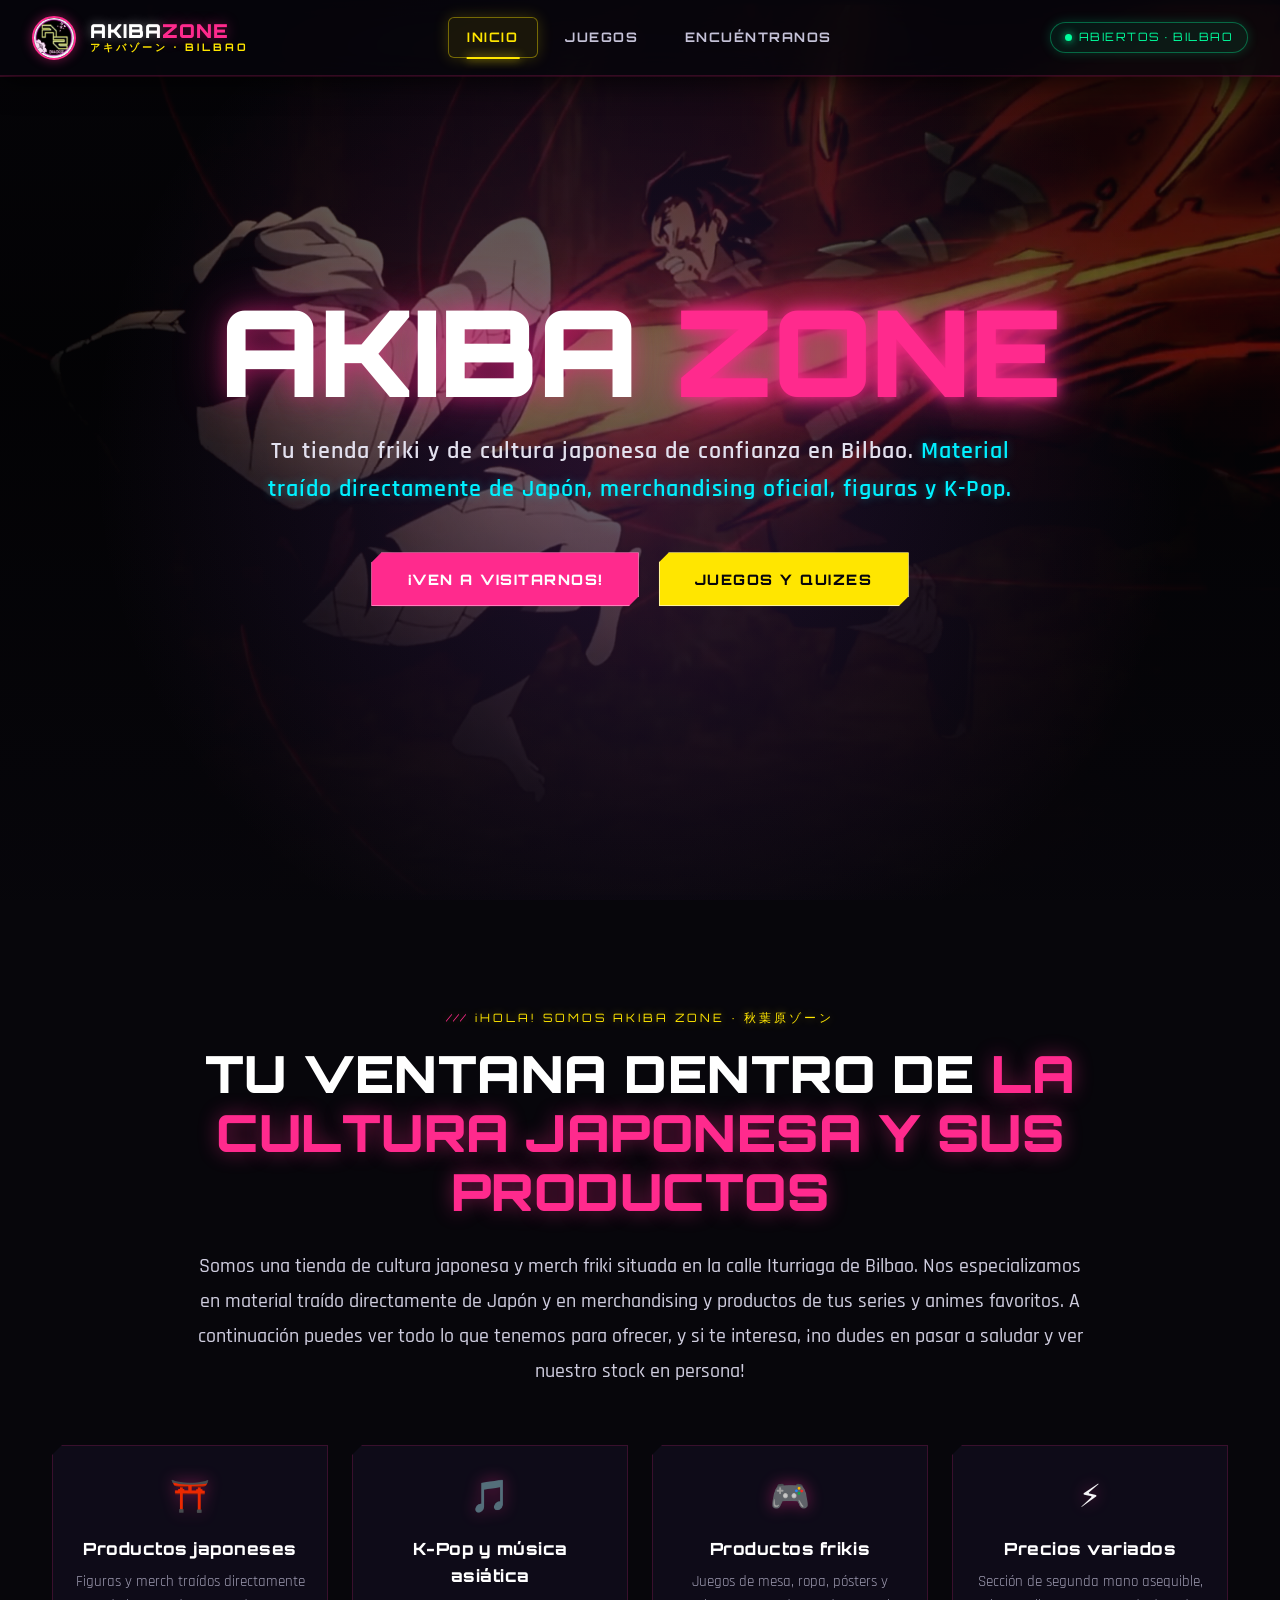
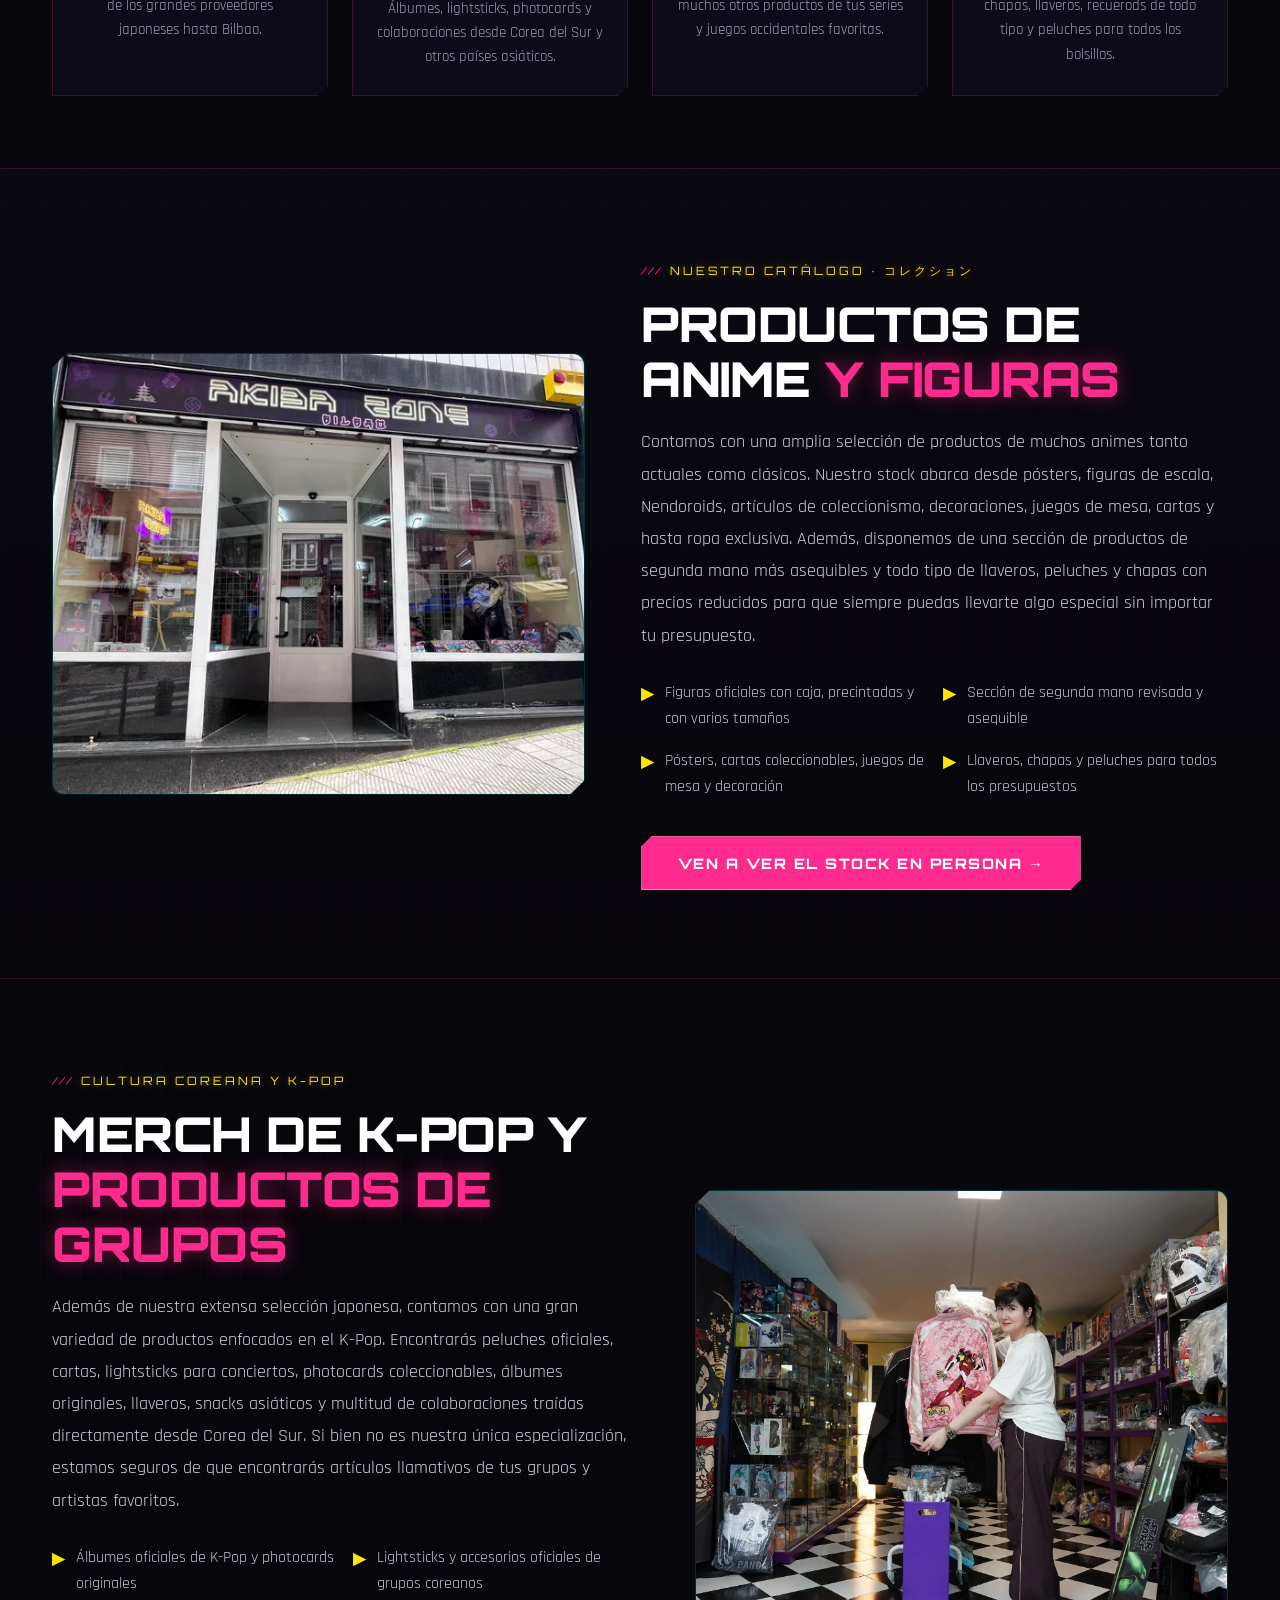
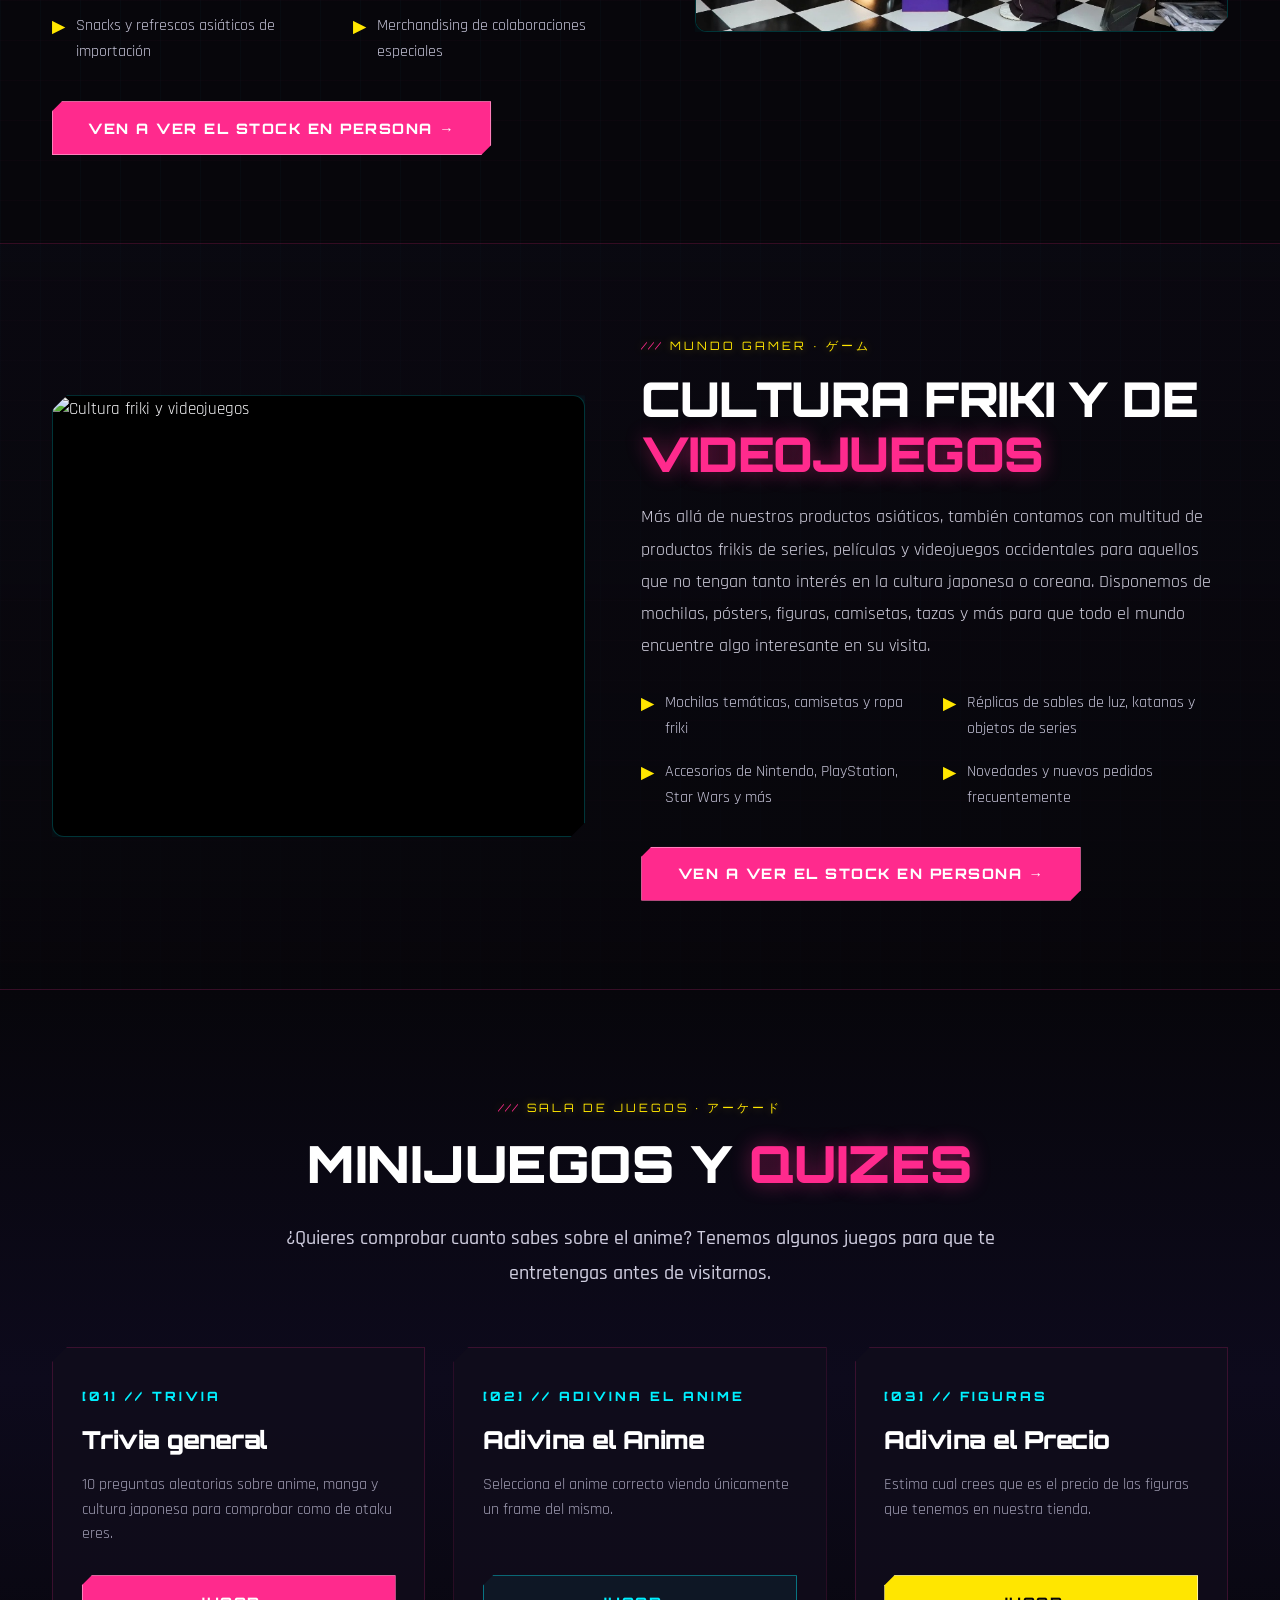
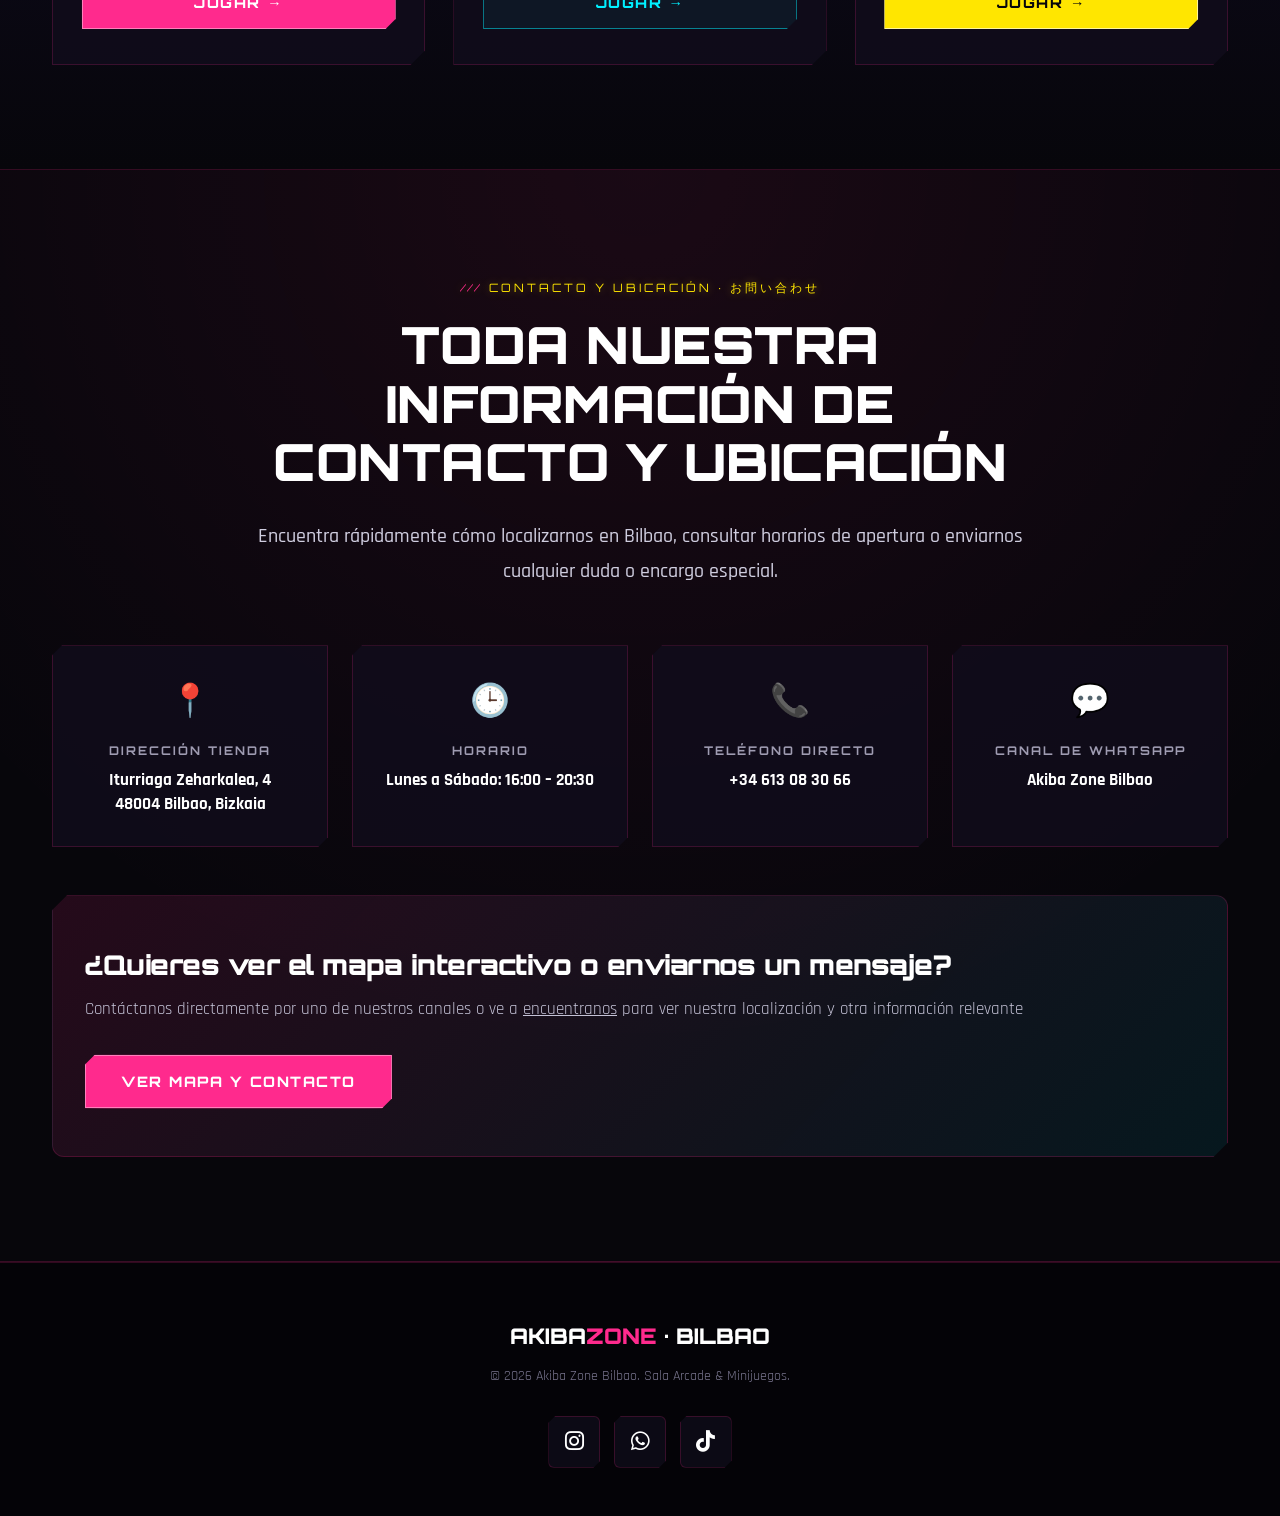
==== commit 7cc70235: "Actualización video landing" ====
--- a/index.html
+++ b/index.html
@@ -37,7 +37,8 @@
     </header>
 
     <section class="hero" id="inicio">
-        <video class="hero__video" src="res/Akiba.mp4" autoplay muted loop playsinline preload="auto">
+        <video class="hero__video" src="res/Akiba.mp4" autoplay muted loop playsinline preload="metadata"
+            poster="res/poster.png">
         </video>
 
         <div class="hero__overlay"></div>
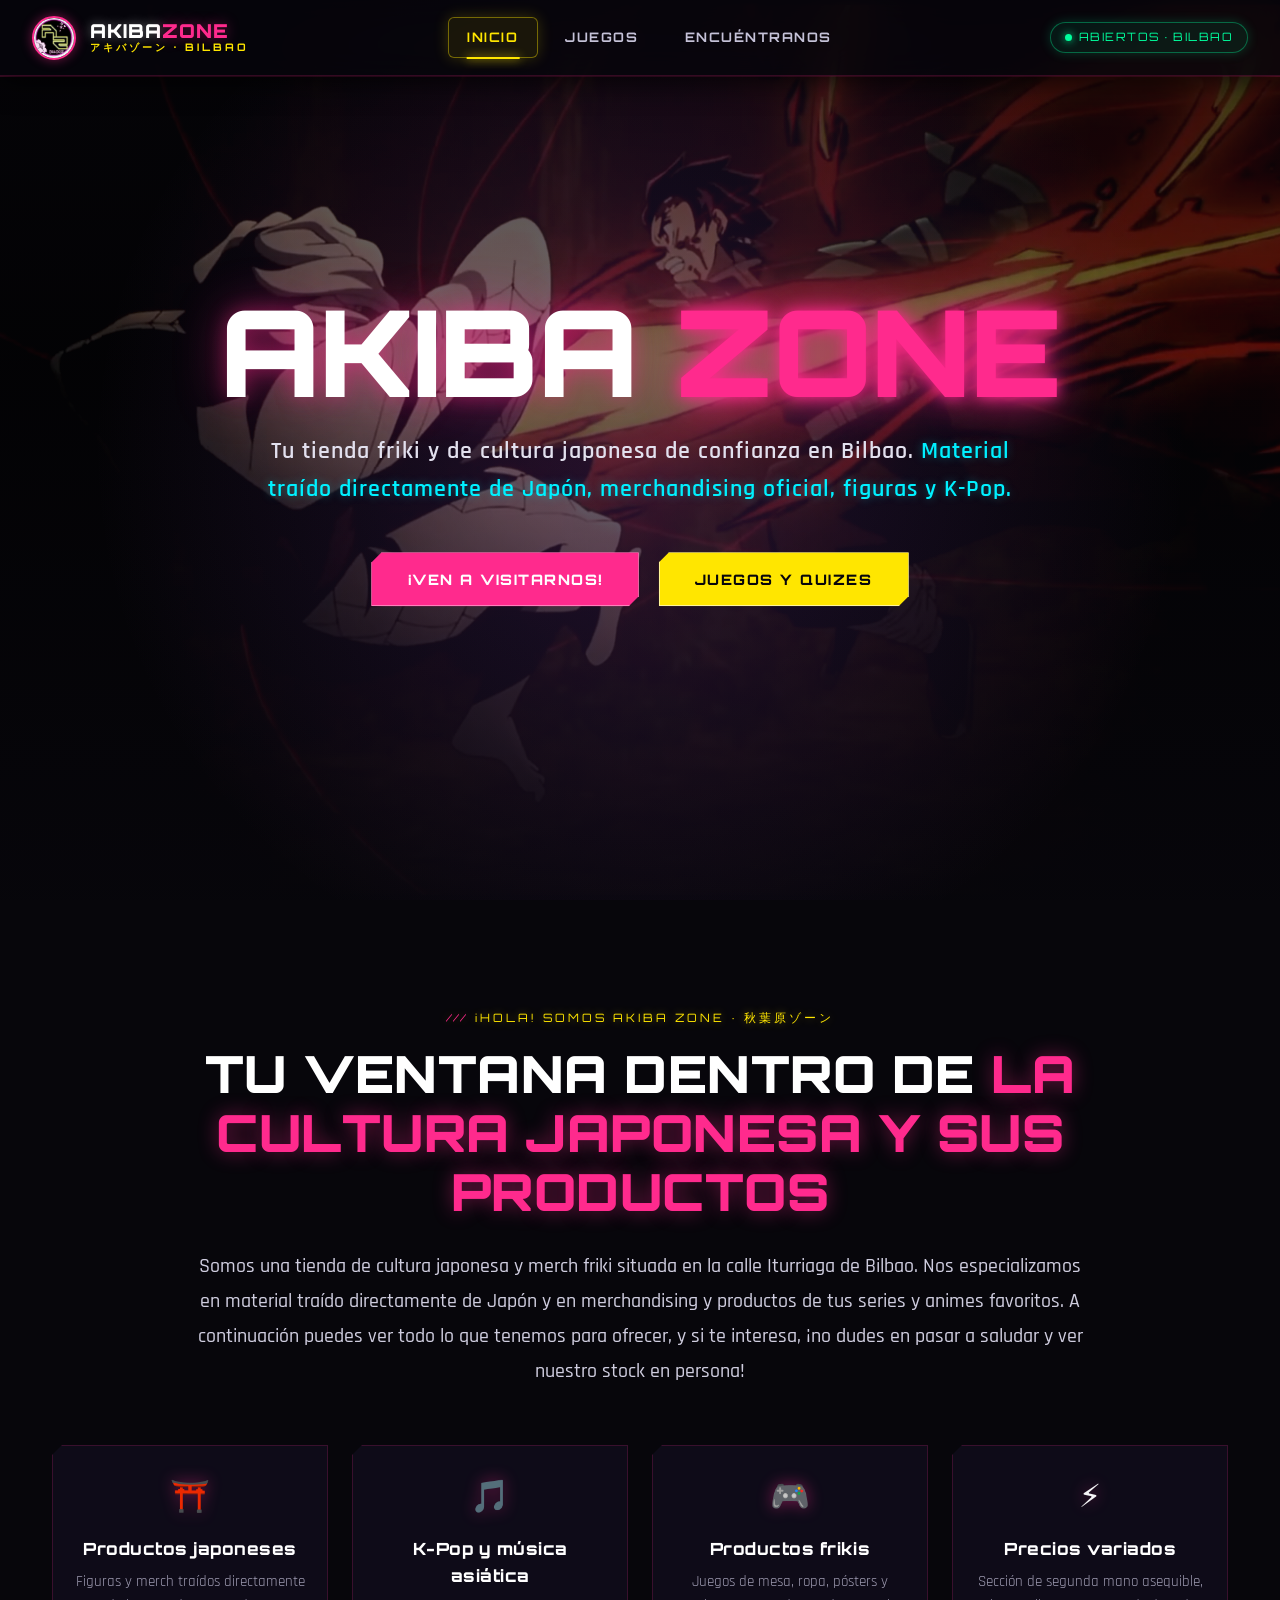
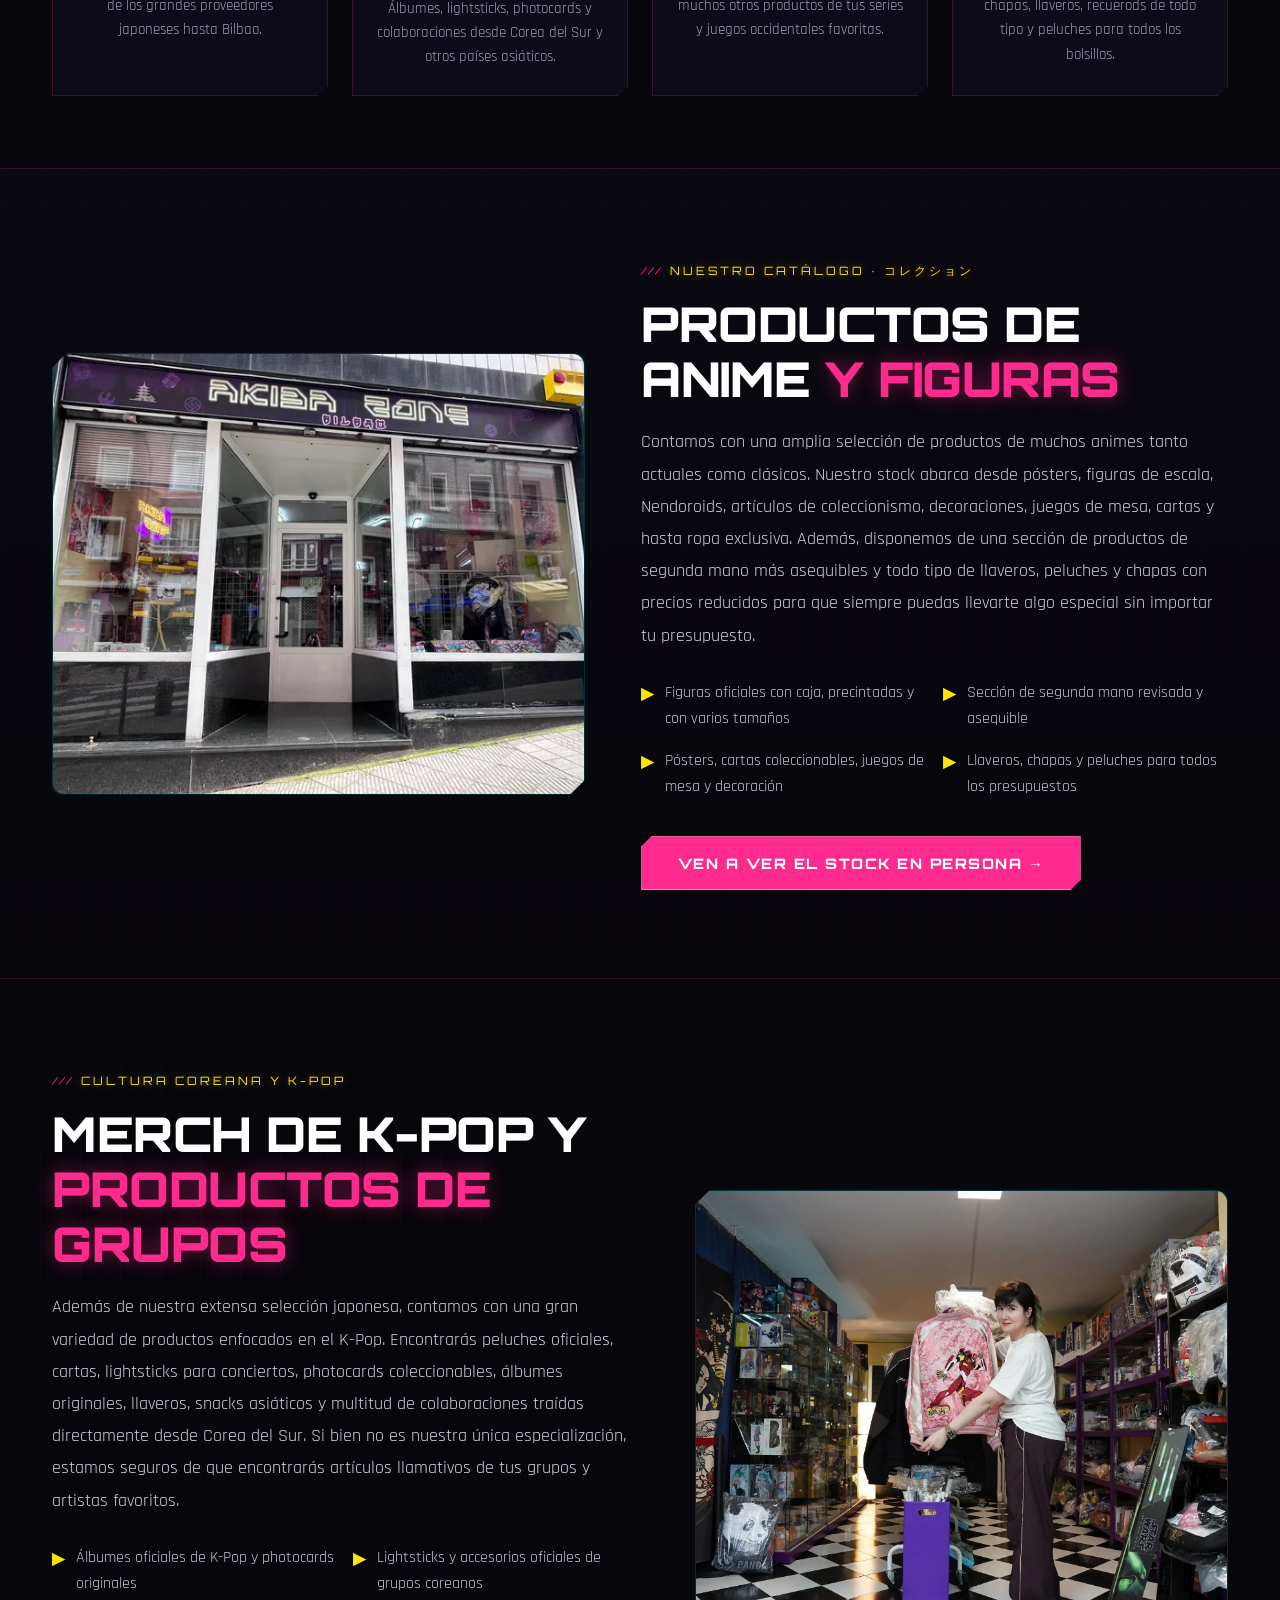
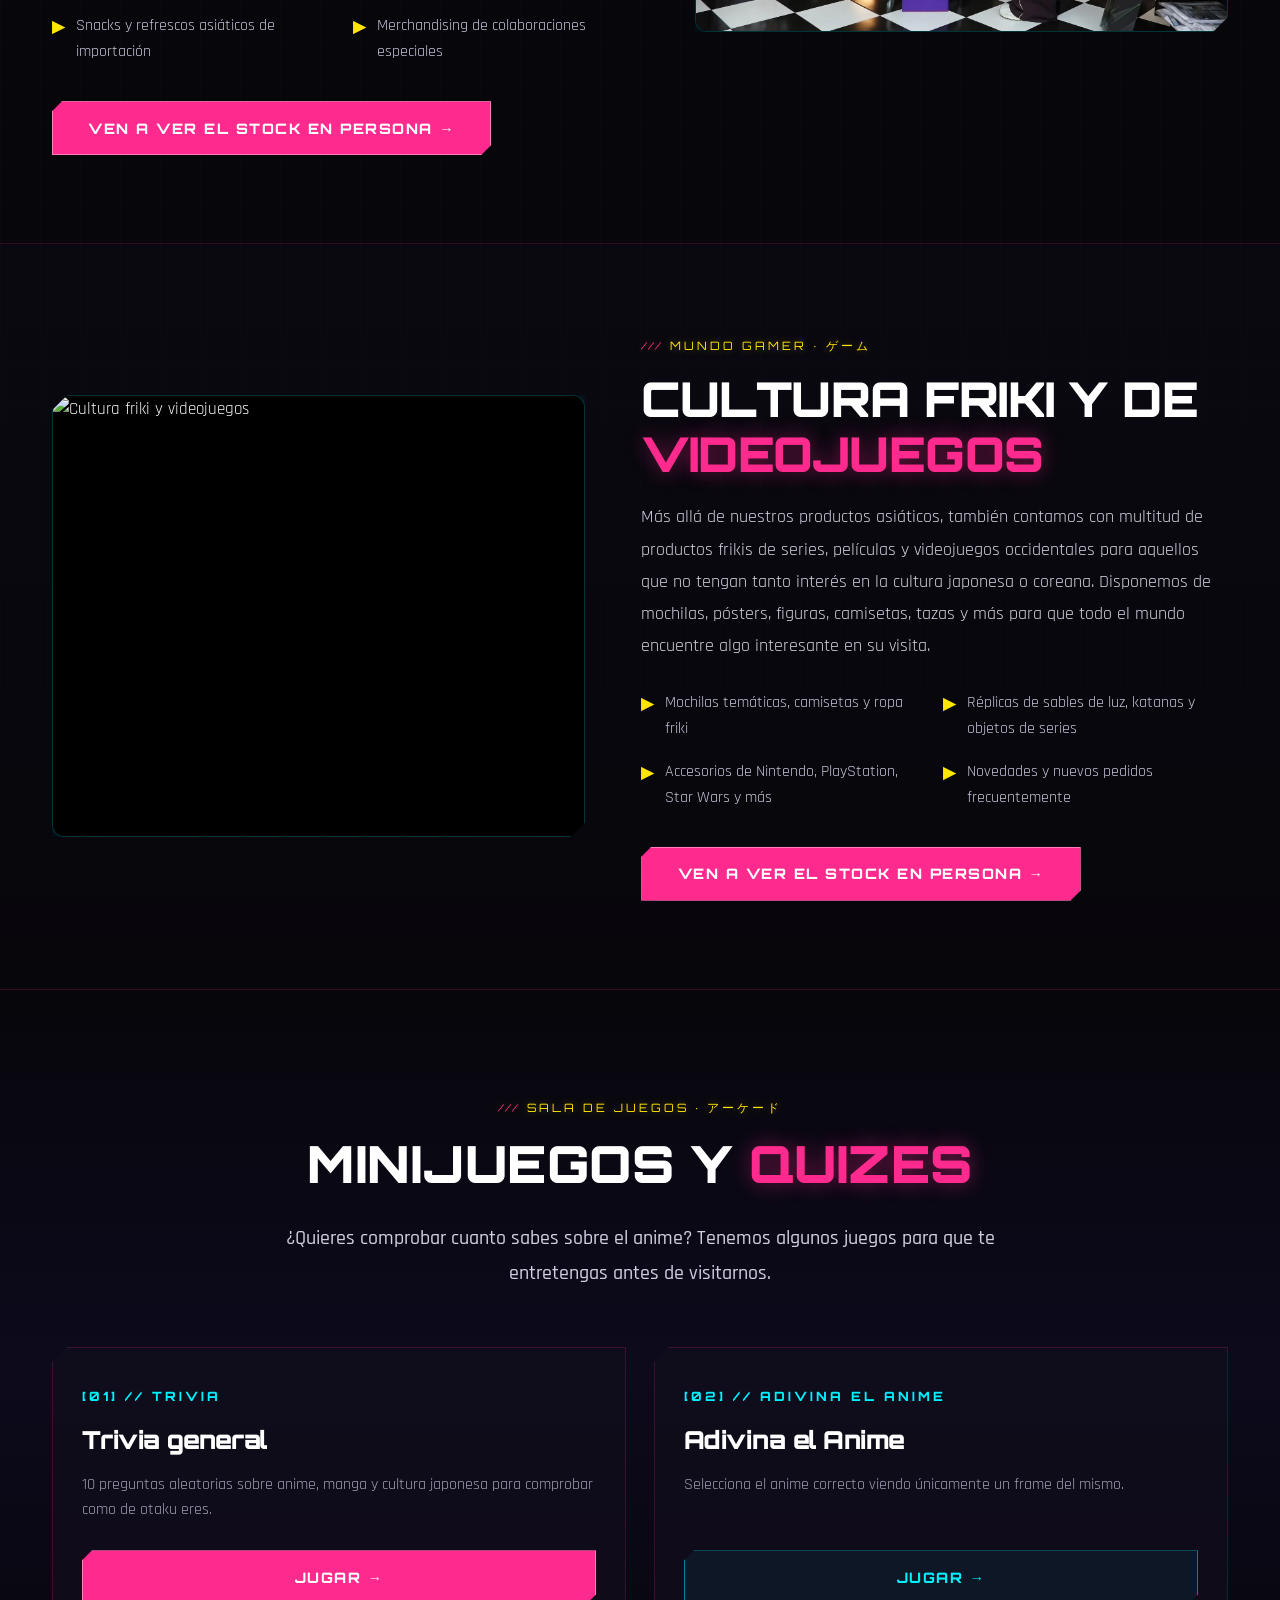
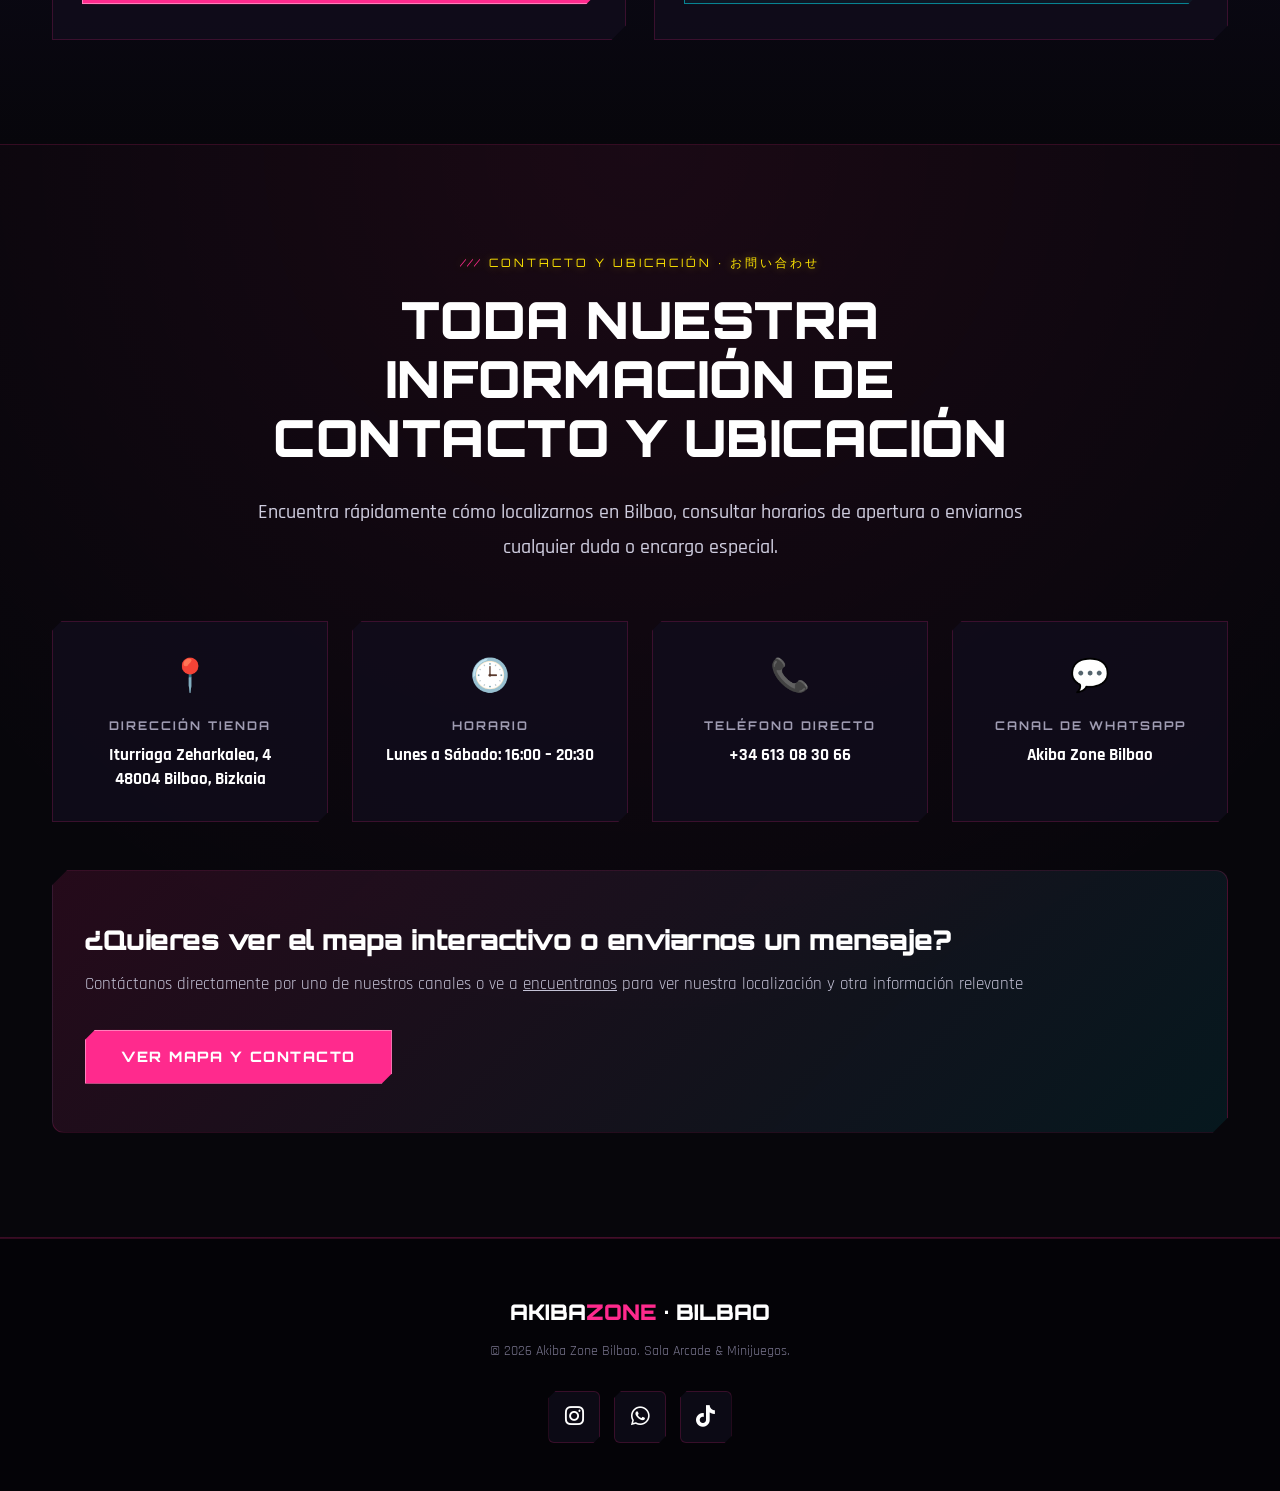
==== commit 01d182cb: "actu de emergencia" ====
--- a/index.html
+++ b/index.html
@@ -4,6 +4,14 @@
 <head>
     <meta charset="UTF-8">
     <meta name="viewport" content="width=device-width, initial-scale=1.0">
+
+    <script>
+        window.va = window.va || function () {
+            (window.vaq = window.vaq || []).push(arguments);
+        };
+    </script>
+    <script defer src="/_vercel/insights/script.js"></script>
+
     <title>Akiba Zone Bilbao</title>
     <link rel="stylesheet" href="styles.css">
     <link rel="icon" type="image/png" href="res/logo.png">
@@ -276,7 +284,7 @@
                     <a href="juegoFrame.html" class="btn btn--ghost game-card__btn">Jugar →</a>
                 </div>
 
-                <div class="game-card">
+                <!-- <div class="game-card">
                     <div>
                         <span class="game-card__num">[03] // Figuras</span>
                         <h3 class="game-card__title">Adivina el Precio</h3>
@@ -285,7 +293,7 @@
                         </p>
                     </div>
                     <a href="juegoPrecio.html" class="btn btn--yellow game-card__btn">Jugar →</a>
-                </div>
+                </div> -->
             </div>
         </div>
     </section>
--- a/styles.css
+++ b/styles.css
@@ -20,27 +20,21 @@
   --fg: #f5f5f7;
   --muted: #9f9cb2;
   --accent: #ff2a8d;
-  /* Neon Magenta (Logo ring & storefront neon) */
   --accent-glow: rgba(255, 42, 141, 0.45);
   --neon-yellow: #ffe600;
-  /* Acid Yellow (AZ logo letters) */
   --neon-yellow-glow: rgba(255, 230, 0, 0.4);
   --neon-cyan: #00f0ff;
-  /* Electric Cyber Cyan */
   --neon-cyan-glow: rgba(0, 240, 255, 0.35);
   --neon-purple: #9d4edd;
-  /* Cyber Violet */
   --line: rgba(255, 42, 141, 0.18);
   --line-cyan: rgba(0, 240, 255, 0.22);
   --nav-h: 76px;
   --max: 1240px;
 
-  /* State colors */
   --ok: #00ff9d;
   --ko: #ff2a5f;
   --warn: #ffe600;
 
-  /* Fonts */
   --font-display: 'Orbitron', -apple-system, sans-serif;
   --font-body: 'Rajdhani', system-ui, -apple-system, sans-serif;
 }
@@ -48,6 +42,8 @@
 html {
   scroll-behavior: smooth;
   scroll-padding-top: calc(var(--nav-h) + 16px);
+  -webkit-text-size-adjust: 100%;
+  text-size-adjust: 100%;
 }
 
 body {
@@ -63,6 +59,7 @@
   -webkit-font-smoothing: antialiased;
   overflow-x: hidden;
   font-size: 1.05rem;
+  min-height: 100vh;
 }
 
 img,
@@ -88,11 +85,16 @@
   cursor: pointer;
 }
 
+input,
+textarea,
+select {
+  font: inherit;
+}
+
 [hidden] {
   display: none !important;
 }
 
-/* Reusable container */
 .container {
   width: 100%;
   max-width: var(--max);
@@ -111,6 +113,7 @@
   display: inline-flex;
   align-items: center;
   gap: 0.5rem;
+  flex-wrap: wrap;
 }
 
 .jp-tag::before {
@@ -120,7 +123,7 @@
 }
 
 /* ============================================================
-   2. NAVBAR (CENTERED NAVIGATION BUTTONS)
+   2. NAVBAR  (fixed on desktop / stacked on mobile)
    ============================================================ */
 .navbar {
   position: fixed;
@@ -130,6 +133,7 @@
   display: flex;
   align-items: center;
   justify-content: space-between;
+  gap: 1rem;
   padding-inline: 2rem;
   background: rgba(7, 6, 11, 0.82);
   backdrop-filter: blur(16px);
@@ -138,7 +142,6 @@
   box-shadow: 0 4px 30px rgba(0, 0, 0, 0.8), 0 1px 0 rgba(255, 42, 141, 0.25);
 }
 
-/* Logo on left */
 .navbar__logo {
   display: flex;
   align-items: center;
@@ -159,6 +162,7 @@
   border: 2px solid var(--accent);
   box-shadow: 0 0 12px var(--accent-glow);
   transition: transform 0.3s ease, box-shadow 0.3s ease;
+  flex-shrink: 0;
 }
 
 .navbar__logo:hover .navbar__logo-img {
@@ -193,13 +197,11 @@
   text-transform: uppercase;
 }
 
-/* Centered Navigation Menu */
 .navbar__nav {
   display: flex;
   align-items: center;
   gap: 0.5rem;
   margin-inline: auto;
-  /* Centers in available navbar space */
 }
 
 .navbar__nav a {
@@ -217,6 +219,7 @@
   border: 1px solid transparent;
   transition: all 0.25s ease;
   position: relative;
+  min-height: 40px;
 }
 
 .navbar__nav a::after {
@@ -256,7 +259,6 @@
   transform: translateX(-50%) scaleX(1);
 }
 
-/* Right Status badge */
 .navbar__status {
   display: flex;
   align-items: center;
@@ -278,6 +280,7 @@
   align-items: center;
   gap: 0.45rem;
   box-shadow: 0 0 12px rgba(0, 255, 157, 0.2);
+  white-space: nowrap;
 }
 
 .navbar__badge-dot {
@@ -287,6 +290,7 @@
   background: var(--ok);
   box-shadow: 0 0 8px var(--ok);
   animation: pulse-dot 1.8s infinite;
+  flex-shrink: 0;
 }
 
 @keyframes pulse-dot {
@@ -312,6 +316,7 @@
   justify-content: center;
   gap: 0.6rem;
   padding: 0.9rem 2.2rem;
+  min-height: 48px;
   font-family: var(--font-display);
   font-size: 0.9rem;
   font-weight: 800;
@@ -323,6 +328,7 @@
   transition: all 0.25s ease;
   position: relative;
   text-decoration: none;
+  text-align: center;
 }
 
 .btn:hover {
@@ -369,12 +375,13 @@
 }
 
 /* ============================================================
-   4. INDEX: HERO (VIDEO FULLSCREEN CYBER OVERLAY)
+   4. INDEX: HERO
    ============================================================ */
 .hero {
   position: relative;
   height: 100vh;
-  min-height: 640px;
+  height: 100dvh;
+  min-height: 560px;
   display: grid;
   place-items: center;
   overflow: hidden;
@@ -406,6 +413,7 @@
   text-align: center;
   padding: 0 1.5rem;
   max-width: 1040px;
+  width: 100%;
 }
 
 .hero__tag {
@@ -425,7 +433,7 @@
 
 .hero__title {
   font-family: var(--font-display);
-  font-size: clamp(3rem, 10vw, 7.5rem);
+  font-size: clamp(2.4rem, 10vw, 7.5rem);
   font-weight: 900;
   line-height: 0.95;
   letter-spacing: -1px;
@@ -441,7 +449,7 @@
 
 .hero__subtitle {
   margin-top: 1.5rem;
-  font-size: clamp(1.15rem, 2.2vw, 1.5rem);
+  font-size: clamp(1rem, 2.2vw, 1.5rem);
   color: #e2e0ee;
   font-weight: 600;
   letter-spacing: 1px;
@@ -481,7 +489,7 @@
 
 .intro__title {
   font-family: var(--font-display);
-  font-size: clamp(2rem, 4.5vw, 3.2rem);
+  font-size: clamp(1.6rem, 4.5vw, 3.2rem);
   font-weight: 900;
   line-height: 1.15;
   letter-spacing: 0.5px;
@@ -497,13 +505,12 @@
 
 .intro__text {
   margin-top: 1.75rem;
-  font-size: 1.25rem;
+  font-size: clamp(1rem, 2vw, 1.25rem);
   color: #cfcddf;
   line-height: 1.75;
   font-weight: 500;
 }
 
-/* Badges strip under intro */
 .intro__features {
   display: grid;
   grid-template-columns: repeat(auto-fit, minmax(220px, 1fr));
@@ -549,7 +556,7 @@
 }
 
 /* ============================================================
-   6. EXTENDED HORIZONTAL SHOWCASE SECTIONS (INDEX)
+   6. EXTENDED SHOWCASE SECTIONS (INDEX)
    ============================================================ */
 .showcase-sec {
   padding: 5.5rem 0;
@@ -573,7 +580,6 @@
   grid-template-columns: 1.1fr 1fr;
 }
 
-/* Photo card with cyber aesthetics */
 .showcase-media {
   position: relative;
 }
@@ -616,14 +622,13 @@
   box-shadow: 0 0 15px var(--accent-glow);
 }
 
-/* Wide extended text container */
 .showcase-content {
   width: 100%;
 }
 
 .showcase-title {
   font-family: var(--font-display);
-  font-size: clamp(2rem, 3.8vw, 3rem);
+  font-size: clamp(1.6rem, 3.8vw, 3rem);
   font-weight: 900;
   line-height: 1.15;
   letter-spacing: -0.5px;
@@ -639,7 +644,7 @@
 
 .showcase-desc {
   margin-top: 1.25rem;
-  font-size: 1.15rem;
+  font-size: clamp(1rem, 1.6vw, 1.15rem);
   color: #d2d0df;
   line-height: 1.75;
 }
@@ -663,6 +668,7 @@
   color: var(--neon-yellow);
   font-family: var(--font-display);
   font-weight: 800;
+  flex-shrink: 0;
 }
 
 .showcase-actions {
@@ -673,7 +679,7 @@
 }
 
 /* ============================================================
-   7. INDEX: GAMES HUB TEASER SECTION
+   7. INDEX: GAMES HUB TEASER
    ============================================================ */
 .games-teaser {
   padding: 6.5rem 0;
@@ -690,7 +696,7 @@
 
 .games-grid {
   display: grid;
-  grid-template-columns: repeat(3, 1fr);
+  grid-template-columns: repeat(2, 1fr);
   gap: 1.75rem;
 }
 
@@ -724,7 +730,7 @@
 
 .game-card__title {
   font-family: var(--font-display);
-  font-size: 1.55rem;
+  font-size: clamp(1.3rem, 2.4vw, 1.55rem);
   font-weight: 900;
   color: #fff;
   margin-top: 0.6rem;
@@ -745,7 +751,7 @@
 }
 
 /* ============================================================
-   8. INDEX: BASIC CONTACT INFO SECTION AT BOTTOM
+   8. INDEX: CONTACT INFO SECTION
    ============================================================ */
 .index-contact {
   padding: 6.5rem 0;
@@ -774,6 +780,11 @@
   clip-path: polygon(10px 0, 100% 0, 100% calc(100% - 10px), calc(100% - 10px) 100%, 0 100%, 0 10px);
   text-align: center;
   transition: all 0.25s ease;
+  min-height: 100%;
+  display: flex;
+  flex-direction: column;
+  align-items: center;
+  justify-content: flex-start;
 }
 
 .contact-box:hover {
@@ -829,7 +840,7 @@
 
 .index-contact__cta-text h3 {
   font-family: var(--font-display);
-  font-size: 1.7rem;
+  font-size: clamp(1.2rem, 2.4vw, 1.7rem);
   font-weight: 900;
   color: #fff;
   letter-spacing: -0.5px;
@@ -842,7 +853,7 @@
 }
 
 /* ============================================================
-   9. MERGED PAGE: ENCUÉNTRANOS (Location + Shop Photos + Form)
+   9. ENCUÉNTRANOS
    ============================================================ */
 .page-hero {
   position: relative;
@@ -869,7 +880,7 @@
 
 .page-hero__title {
   font-family: var(--font-display);
-  font-size: clamp(2.6rem, 7vw, 4.8rem);
+  font-size: clamp(1.9rem, 7vw, 4.8rem);
   font-weight: 900;
   line-height: 1.05;
   letter-spacing: -1px;
@@ -884,14 +895,13 @@
 
 .page-hero__subtitle {
   margin-top: 1.25rem;
-  font-size: clamp(1.1rem, 2vw, 1.3rem);
+  font-size: clamp(1rem, 2vw, 1.3rem);
   color: #cfcddf;
   max-width: 680px;
   margin-inline: auto;
   font-weight: 500;
 }
 
-/* Shop Gallery on Encuéntranos */
 .shop-gallery-sec {
   padding: 4.5rem 0 3rem;
 }
@@ -932,11 +942,13 @@
   display: flex;
   justify-content: space-between;
   align-items: flex-end;
+  gap: 0.75rem;
+  flex-wrap: wrap;
 }
 
 .gallery-caption h4 {
   font-family: var(--font-display);
-  font-size: 1.2rem;
+  font-size: clamp(1rem, 2vw, 1.2rem);
   color: #fff;
   font-weight: 800;
 }
@@ -946,14 +958,10 @@
   color: var(--neon-cyan);
 }
 
-/* Info Cards Grid */
 .info-grid {
   max-width: var(--max);
   margin: 0 auto;
   padding: 2rem 2rem 4.5rem;
-  display: grid;
-  grid-template-columns: repeat(auto-fit, minmax(250px, 1fr));
-  gap: 1.5rem;
 }
 
 .info-card {
@@ -1010,7 +1018,6 @@
   color: var(--neon-yellow);
 }
 
-/* Map Section */
 .map-section {
   max-width: var(--max);
   margin: 0 auto;
@@ -1028,7 +1035,7 @@
 
 .map-section__title {
   font-family: var(--font-display);
-  font-size: clamp(1.8rem, 3.8vw, 2.6rem);
+  font-size: clamp(1.4rem, 3.8vw, 2.6rem);
   font-weight: 900;
   letter-spacing: -0.5px;
   color: #fff;
@@ -1053,7 +1060,7 @@
 
 .map-frame iframe {
   width: 100%;
-  height: 520px;
+  height: clamp(320px, 55vh, 520px);
   border: 0;
   display: block;
   filter: contrast(1.1) invert(0.9) hue-rotate(180deg);
@@ -1063,6 +1070,7 @@
   position: absolute;
   top: 1.5rem;
   left: 1.5rem;
+  right: 1.5rem;
   padding: 0.7rem 1.4rem;
   border-radius: 999px;
   background: rgba(7, 6, 11, 0.9);
@@ -1078,6 +1086,7 @@
   gap: 0.6rem;
   pointer-events: none;
   box-shadow: 0 0 20px var(--accent-glow);
+  max-width: max-content;
 }
 
 .map-frame__pin::before {
@@ -1088,6 +1097,7 @@
   background: var(--accent);
   box-shadow: 0 0 12px var(--accent);
   animation: pulse-pin 1.8s infinite;
+  flex-shrink: 0;
 }
 
 @keyframes pulse-pin {
@@ -1104,7 +1114,6 @@
   }
 }
 
-/* Contact Form Section in Encuéntranos */
 .encuentranos-form-sec {
   max-width: var(--max);
   margin: 0 auto;
@@ -1133,7 +1142,7 @@
 
 .form__title {
   font-family: var(--font-display);
-  font-size: 2rem;
+  font-size: clamp(1.4rem, 3vw, 2rem);
   font-weight: 900;
   letter-spacing: -0.5px;
   color: #fff;
@@ -1227,7 +1236,6 @@
   padding: 1.15rem 2.5rem;
 }
 
-/* Success panel */
 .form-success {
   padding: 4rem 2rem;
   border-radius: 12px;
@@ -1266,7 +1274,7 @@
 
 .form-success__title {
   font-family: var(--font-display);
-  font-size: 2rem;
+  font-size: clamp(1.4rem, 3vw, 2rem);
   font-weight: 900;
   color: #fff;
   letter-spacing: -0.5px;
@@ -1287,7 +1295,7 @@
 }
 
 /* ============================================================
-   10. QUIZ MINIGAME: UNIQUE CYBERPUNK ARCADE TERMINAL
+   10. QUIZ / MINIGAMES TERMINAL
    ============================================================ */
 .page-quiz .game {
   min-height: 100vh;
@@ -1302,7 +1310,6 @@
   max-width: 960px;
 }
 
-/* Cyber Terminal Frame */
 .quiz-terminal {
   background: rgba(13, 11, 23, 0.92);
   border: 1px solid var(--line-cyan);
@@ -1343,6 +1350,7 @@
   display: flex;
   align-items: center;
   gap: 0.6rem;
+  flex-wrap: wrap;
 }
 
 .quiz-badge-title span {
@@ -1352,11 +1360,12 @@
 .quiz-hud-meta {
   display: flex;
   align-items: center;
-  gap: 1.5rem;
+  gap: 1rem 1.5rem;
   font-family: var(--font-display);
   font-size: 0.95rem;
   font-weight: 800;
   letter-spacing: 1px;
+  flex-wrap: wrap;
 }
 
 .quiz-hud-counter {
@@ -1371,7 +1380,6 @@
   border: 1px solid rgba(0, 255, 157, 0.3);
 }
 
-/* Progress bar */
 .quiz-progress-bar {
   height: 6px;
   border-radius: 999px;
@@ -1389,7 +1397,6 @@
   transition: width 0.4s cubic-bezier(0.2, 0.8, 0.2, 1);
 }
 
-/* Question banner */
 .quiz-question-card {
   text-align: center;
   margin-bottom: 2.75rem;
@@ -1410,14 +1417,13 @@
 
 .quiz-question-title {
   font-family: var(--font-display);
-  font-size: clamp(1.4rem, 3.2vw, 2.1rem);
+  font-size: clamp(1.1rem, 3.2vw, 2.1rem);
   font-weight: 800;
   line-height: 1.35;
   color: #fff;
   letter-spacing: -0.5px;
 }
 
-/* Cyberpunk Option Cards (Unique, Not Kahoot!) */
 .quiz-answers-grid {
   display: grid;
   grid-template-columns: 1fr 1fr;
@@ -1427,14 +1433,15 @@
 .quiz-opt {
   display: flex;
   align-items: center;
-  gap: 1.25rem;
-  padding: 1.25rem 1.6rem;
+  gap: 1rem;
+  padding: 1.1rem 1.25rem;
+  min-height: 64px;
   background: rgba(18, 15, 32, 0.9);
   border: 1px solid rgba(0, 240, 255, 0.25);
   clip-path: polygon(14px 0, 100% 0, 100% calc(100% - 14px), calc(100% - 14px) 100%, 0 100%, 0 14px);
   color: #fff;
   font-family: var(--font-body);
-  font-size: 1.15rem;
+  font-size: clamp(1rem, 1.6vw, 1.15rem);
   font-weight: 700;
   text-align: left;
   cursor: pointer;
@@ -1462,9 +1469,9 @@
 .quiz-opt__text {
   flex: 1;
   line-height: 1.35;
-}
-
-/* Hover effect on available options */
+  word-break: break-word;
+}
+
 .quiz-opt:not(:disabled):hover {
   background: rgba(30, 24, 52, 0.95);
   border-color: var(--accent);
@@ -1479,7 +1486,6 @@
   box-shadow: 0 0 12px var(--accent);
 }
 
-/* Locked States */
 .quiz-answers-grid.is-locked .quiz-opt {
   opacity: 0.35;
   filter: saturate(0.4);
@@ -1516,12 +1522,11 @@
   border-color: var(--ko);
 }
 
-/* Feedback text */
 .quiz-feedback {
   margin-top: 2rem;
   text-align: center;
   font-family: var(--font-display);
-  font-size: 1.15rem;
+  font-size: clamp(0.95rem, 2vw, 1.15rem);
   font-weight: 800;
   letter-spacing: 1px;
   min-height: 1.8em;
@@ -1537,7 +1542,10 @@
   text-shadow: 0 0 12px rgba(255, 42, 95, 0.5);
 }
 
-/* Results Screen */
+.quiz-feedback.mid {
+  color: #ffb84d;
+}
+
 .quiz-result {
   text-align: center;
   padding: 1.5rem 0;
@@ -1561,7 +1569,7 @@
 
 .quiz-result__score {
   font-family: var(--font-display);
-  font-size: clamp(5rem, 15vw, 8rem);
+  font-size: clamp(3.5rem, 15vw, 8rem);
   font-weight: 900;
   line-height: 0.9;
   letter-spacing: -3px;
@@ -1575,7 +1583,7 @@
 
 .quiz-result__of {
   font-family: var(--font-display);
-  font-size: 1.2rem;
+  font-size: clamp(1rem, 2vw, 1.2rem);
   color: var(--muted);
   font-weight: 700;
   letter-spacing: 2px;
@@ -1583,7 +1591,7 @@
 
 .quiz-result__title {
   font-family: var(--font-display);
-  font-size: clamp(1.6rem, 4vw, 2.5rem);
+  font-size: clamp(1.3rem, 4vw, 2.5rem);
   font-weight: 900;
   color: #fff;
   letter-spacing: -0.5px;
@@ -1593,7 +1601,7 @@
 .quiz-result__msg {
   color: #cfcddf;
   margin-top: 0.75rem;
-  font-size: 1.15rem;
+  font-size: clamp(1rem, 2vw, 1.15rem);
   max-width: 520px;
   margin-inline: auto;
 }
@@ -1612,6 +1620,7 @@
 .band {
   position: relative;
   min-height: 75vh;
+  min-height: 75dvh;
   display: grid;
   place-items: center;
   overflow: hidden;
@@ -1666,7 +1675,7 @@
 
 .band__title {
   font-family: var(--font-display);
-  font-size: clamp(2.5rem, 7.5vw, 5.2rem);
+  font-size: clamp(2rem, 7.5vw, 5.2rem);
   font-weight: 900;
   line-height: 1;
   letter-spacing: -1px;
@@ -1681,7 +1690,7 @@
 
 .band__desc {
   margin-top: 1.25rem;
-  font-size: 1.2rem;
+  font-size: clamp(1rem, 2vw, 1.2rem);
   color: #cfcddf;
   max-width: 600px;
   margin-inline: auto;
@@ -1718,7 +1727,7 @@
 }
 
 /* ============================================================
-   12. ANIME & PRECIO MINIGAMES
+   12. FRAME & PRICE MINIGAMES
    ============================================================ */
 .page-anime .game,
 .page-precio .game {
@@ -1739,7 +1748,6 @@
   max-width: 680px;
 }
 
-/* Frame */
 .frame {
   position: relative;
   border-radius: 12px;
@@ -1784,14 +1792,13 @@
 
 .page-anime .q-title {
   font-family: var(--font-display);
-  font-size: clamp(1.3rem, 3.2vw, 1.9rem);
+  font-size: clamp(1.1rem, 3.2vw, 1.9rem);
   font-weight: 800;
   text-align: center;
   margin: 2.25rem 0 1.75rem;
   color: #fff;
 }
 
-/* Answers in Anime */
 .page-anime .answers {
   display: grid;
   grid-template-columns: 1fr 1fr;
@@ -1815,22 +1822,6 @@
   transition: all 0.2s ease;
 }
 
-.page-anime .answer:nth-child(1) {
-  border-left: 4px solid var(--c-red);
-}
-
-.page-anime .answer:nth-child(2) {
-  border-left: 4px solid var(--c-blue);
-}
-
-.page-anime .answer:nth-child(3) {
-  border-left: 4px solid var(--c-yellow);
-}
-
-.page-anime .answer:nth-child(4) {
-  border-left: 4px solid var(--c-green);
-}
-
 .page-anime .answer:not(:disabled):hover {
   background: var(--bg-card-hover);
   border-color: var(--accent);
@@ -1849,6 +1840,7 @@
   font-weight: 800;
   border-radius: 6px;
   color: var(--neon-yellow);
+  flex-shrink: 0;
 }
 
 .page-anime .answers.is-locked .answer {
@@ -1870,88 +1862,134 @@
   border-color: var(--ko);
 }
 
-/* Precio minigame inputs */
-.item-name {
-  font-family: var(--font-display);
-  font-size: clamp(1.4rem, 3.4vw, 1.9rem);
-  font-weight: 800;
+/* ============================================================
+   12.1 FRAME CARD (with image) + PRICE INPUT + REVEAL
+   ============================================================ */
+.quiz-question-card--frame {
+  padding: 16px 16px 24px;
   text-align: center;
-  margin-top: 1.75rem;
-  color: #fff;
-}
-
-.item-hint {
+}
+
+.quiz-frame {
+  width: 100%;
+  border-radius: 12px;
+  overflow: hidden;
+  margin: 12px 0 18px;
+  border: 1px solid rgba(0, 229, 255, 0.25);
+  background: #0a0a12;
+}
+
+.quiz-frame img {
+  width: 100%;
+  height: auto;
+  display: block;
+  object-fit: cover;
+  aspect-ratio: 4 / 3;
+  max-height: 380px;
+}
+
+.quiz-question-hint {
+  margin-top: 8px;
+  font-size: 0.9rem;
+  color: rgba(255, 255, 255, 0.6);
+  letter-spacing: 0.04em;
+}
+
+/* Price input */
+.quiz-price-input {
+  display: flex;
+  align-items: center;
+  justify-content: center;
+  gap: 8px;
+  margin: 20px auto 8px;
+  max-width: 320px;
+  border: 1px solid rgba(0, 229, 255, 0.4);
+  border-radius: 12px;
+  background: rgba(0, 229, 255, 0.05);
+  padding: 10px 16px;
+}
+
+.quiz-price-input input {
+  background: transparent;
+  border: none;
+  outline: none;
+  color: #fff;
+  font-size: clamp(1.2rem, 4vw, 1.6rem);
+  font-family: inherit;
+  width: 100%;
+  text-align: right;
+  letter-spacing: 0.05em;
+  min-width: 0;
+}
+
+.quiz-price-input input::-webkit-outer-spin-button,
+.quiz-price-input input::-webkit-inner-spin-button {
+  -webkit-appearance: none;
+  margin: 0;
+}
+
+.quiz-price-input__suffix {
+  color: #00e5ff;
+  font-size: clamp(1.1rem, 3vw, 1.4rem);
+  font-weight: bold;
+  flex-shrink: 0;
+}
+
+/* Reveal */
+.quiz-reveal {
   text-align: center;
-  color: var(--muted);
-  font-size: 1.05rem;
-  margin-top: 0.5rem;
-  margin-bottom: 2rem;
-}
-
-.price-input {
-  position: relative;
-  display: flex;
-  align-items: center;
-  max-width: 360px;
-  margin: 0 auto;
-}
-
-.price-input input {
-  width: 100%;
-  padding: 1.15rem 3.25rem 1.15rem 1.5rem;
-  border-radius: 8px;
-  border: 2px solid rgba(0, 240, 255, 0.3);
-  background: rgba(14, 12, 24, 0.9);
-  color: #fff;
-  font-family: var(--font-display);
-  font-size: 1.6rem;
-  font-weight: 800;
-  text-align: center;
-  outline: none;
-  transition: all 0.25s ease;
-}
-
-.price-input input:focus {
-  border-color: var(--neon-yellow);
-  box-shadow: 0 0 25px var(--neon-yellow-glow);
-}
-
-.price-input__suffix {
-  position: absolute;
-  right: 1.4rem;
-  font-family: var(--font-display);
-  font-size: 1.4rem;
-  font-weight: 800;
-  color: var(--neon-yellow);
-}
-
-.page-precio .btn {
-  width: 100%;
-}
-
-.reveal {
-  margin-top: 1.75rem;
-  padding: 1.75rem;
-  border-radius: 10px;
-  background: var(--bg-card);
-  border: 1px solid var(--line);
-  text-align: center;
-  box-shadow: 0 0 30px rgba(0, 0, 0, 0.8);
-}
-
-.reveal__label {
-  font-family: var(--font-display);
-  font-size: 0.75rem;
-  letter-spacing: 2px;
-  color: var(--muted);
-}
-
-.reveal__price {
-  font-family: var(--font-display);
-  font-size: clamp(2.4rem, 8vw, 3.4rem);
-  font-weight: 900;
-  color: var(--neon-yellow);
-  text-shadow: 0 0 25px var(--neon-yellow-glow);
+  margin: 20px auto 8px;
+  padding: 18px;
+  border: 1px solid rgba(0, 229, 255, 0.3);
+  border-radius: 12px;
+  background: rgba(0, 229, 255, 0.04);
+}
+
+.quiz-reveal__label {
+  font-size: 0.8rem;
+  letter-spacing: 0.2em;
+  text-transform: uppercase;
+  color: rgba(255, 255, 255, 0.5);
+  margin-bottom: 6px;
+}
+
+.quiz-reveal__price {
+  font-size: clamp(1.5rem, 5vw, 2rem);
+  font-weight: bold;
+  color: #00e5ff;
+  margin: 0 0 8px;
+}
+
+.quiz-reveal__msg {
+  margin: 6px 0;
+  font-weight: bold;
+  letter-spacing: 0.05em;
+}
+
+.quiz-reveal__msg.ok {
+  color: #2eff8f;
+}
+
+.quiz-reveal__msg.mid {
+  color: #ffb84d;
+}
+
+.quiz-reveal__msg.ko {
+  color: #ff2e88;
+}
+
+.quiz-reveal__diff {
+  margin-top: 6px;
+  font-size: 0.9rem;
+  color: rgba(255, 255, 255, 0.7);
+}
+
+.quiz-actions {
+  display: flex;
+  justify-content: center;
+  gap: 12px;
+  margin-top: 16px;
+  flex-wrap: wrap;
 }
 
 /* ============================================================
@@ -1987,6 +2025,7 @@
   font-size: 0.82rem;
   letter-spacing: 1.5px;
   text-transform: uppercase;
+  flex-wrap: wrap;
 }
 
 .footer-links a {
@@ -2002,10 +2041,6 @@
   font-size: 0.85rem;
   color: #79768f;
 }
-
-/* ============================================================
-   13.1 FOOTER SOCIAL ICONS
-   ============================================================ */
 
 .footer-socials {
   display: flex;
@@ -2013,6 +2048,7 @@
   align-items: center;
   gap: 0.85rem;
   margin-top: 1.75rem;
+  flex-wrap: wrap;
 }
 
 .footer-social {
@@ -2020,77 +2056,477 @@
   height: 52px;
   display: grid;
   place-items: center;
-
   color: #fff;
   background: rgba(14, 12, 24, 0.9);
-
   border: 1px solid var(--line);
   border-radius: 6px;
-
   font-size: 1.35rem;
-
-  /* Mantiene el aspecto cyberpunk del resto de la web */
-  clip-path: polygon(7px 0,
-      100% 0,
-      100% calc(100% - 7px),
-      calc(100% - 7px) 100%,
-      0 100%,
-      0 7px);
-
-  transition:
-    transform 0.25s ease,
-    color 0.25s ease,
-    background 0.25s ease,
-    border-color 0.25s ease,
-    box-shadow 0.25s ease;
+  clip-path: polygon(7px 0, 100% 0, 100% calc(100% - 7px), calc(100% - 7px) 100%, 0 100%, 0 7px);
+  transition: transform 0.25s ease, color 0.25s ease, background 0.25s ease, border-color 0.25s ease, box-shadow 0.25s ease;
 }
 
 .footer-social:hover {
   transform: translateY(-5px) scale(1.05);
 }
 
-/* Instagram */
 .footer-social--instagram:hover {
   color: #fff;
   background: #ff2a8d;
   border-color: #ff2a8d;
-  box-shadow:
-    0 0 12px rgba(255, 42, 141, 0.8),
-    0 0 30px rgba(255, 42, 141, 0.45);
-}
-
-/* Facebook */
+  box-shadow: 0 0 12px rgba(255, 42, 141, 0.8), 0 0 30px rgba(255, 42, 141, 0.45);
+}
+
 .footer-social--facebook:hover {
   color: #07060b;
   background: #00f0ff;
   border-color: #00f0ff;
-  box-shadow:
-    0 0 12px rgba(0, 240, 255, 0.8),
-    0 0 30px rgba(0, 240, 255, 0.45);
-}
-
-/* WhatsApp */
+  box-shadow: 0 0 12px rgba(0, 240, 255, 0.8), 0 0 30px rgba(0, 240, 255, 0.45);
+}
+
 .footer-social--whatsapp:hover {
   color: #07060b;
   background: #00ff9d;
   border-color: #00ff9d;
-  box-shadow:
-    0 0 12px rgba(0, 255, 157, 0.8),
-    0 0 30px rgba(0, 255, 157, 0.45);
-}
-
-/* TikTok */
+  box-shadow: 0 0 12px rgba(0, 255, 157, 0.8), 0 0 30px rgba(0, 255, 157, 0.45);
+}
+
 .footer-social--tiktok:hover {
   color: #07060b;
   background: #ffe600;
   border-color: #ffe600;
-  box-shadow:
-    0 0 12px rgba(255, 230, 0, 0.8),
-    0 0 30px rgba(255, 230, 0, 0.45);
-}
-
-/* Mobile */
-@media (max-width: 768px) {
+  box-shadow: 0 0 12px rgba(255, 230, 0, 0.8), 0 0 30px rgba(255, 230, 0, 0.45);
+}
+
+/* ============================================================
+   14. RESPONSIVE — TABLET LARGE (≤1200px)
+   ============================================================ */
+@media (max-width: 1200px) {
+  .container {
+    padding-inline: 1.75rem;
+  }
+
+  .navbar {
+    padding-inline: 1.5rem;
+  }
+
+  .navbar__logo-title {
+    font-size: 1.1rem;
+  }
+
+  .navbar__nav a {
+    padding: 0.5rem 0.9rem;
+    font-size: 0.78rem;
+  }
+}
+
+/* ============================================================
+   15. RESPONSIVE — TABLET (≤992px)
+   ============================================================ */
+@media (max-width: 992px) {
+
+  .showcase-banner,
+  .showcase-sec--reverse .showcase-banner {
+    grid-template-columns: 1fr;
+    gap: 2.5rem;
+  }
+
+  .showcase-frame img {
+    height: 360px;
+  }
+
+  .games-grid {
+    grid-template-columns: 1fr;
+  }
+
+  .index-contact__grid {
+    grid-template-columns: 1fr 1fr;
+  }
+
+  .shop-gallery-grid {
+    grid-template-columns: 1fr;
+  }
+
+  .index-contact__cta {
+    padding: 2.25rem 1.75rem;
+  }
+}
+
+/* ============================================================
+   16. RESPONSIVE — NAVBAR STACKED (≤820px)
+   ------------------------------------------------------------
+   En móvil:
+     Fila 1 → Logo (imagen + AKIBAZONE + アキバゾーン · Bilbao)
+     Fila 2 → Badge "ABIERTOS · BILBAO" a la izquierda, bajo el título
+     Fila 3 → Botones de navegación a ancho completo
+   ============================================================ */
+@media (max-width: 820px) {
+  :root {
+    /* Navbar apilada: altura aproximada para scroll-padding / page-hero */
+    --nav-h: 164px;
+  }
+
+  .navbar {
+    flex-direction: column;
+    align-items: flex-start;
+    justify-content: flex-start;
+    height: auto;
+    padding: 0.85rem 1.25rem 1rem;
+    gap: 0.55rem;
+    flex-wrap: nowrap;
+  }
+
+  /* 1. Logo */
+  .navbar__logo {
+    order: 1;
+    gap: 0.65rem;
+    font-size: 1rem;
+    width: 100%;
+  }
+
+  .navbar__logo-img {
+    width: 40px;
+    height: 40px;
+  }
+
+  .navbar__logo-title {
+    font-size: 1.05rem;
+  }
+
+  .navbar__logo-sub {
+    font-size: 0.58rem;
+    letter-spacing: 2.4px;
+  }
+
+  /* 2. Badge "ABIERTOS · BILBAO" → izquierda, bajo el título */
+  .navbar__status {
+    order: 2;
+    margin: 0;
+    align-self: flex-start;
+    width: 100%;
+  }
+
+  .navbar__badge {
+    font-size: 0.66rem;
+    padding: 0.3rem 0.75rem;
+    letter-spacing: 1.2px;
+  }
+
+  /* 3. Navegación a ancho completo */
+  .navbar__nav {
+    order: 3;
+    margin: 0;
+    width: 100%;
+    justify-content: space-between;
+    gap: 0.35rem;
+    padding-top: 0.55rem;
+    border-top: 1px solid rgba(255, 255, 255, 0.06);
+    flex-wrap: wrap;
+  }
+
+  .navbar__nav a {
+    flex: 1 1 auto;
+    justify-content: center;
+    min-width: 0;
+    padding: 0.55rem 0.5rem;
+    font-size: 0.72rem;
+    letter-spacing: 1px;
+  }
+}
+
+/* ============================================================
+   17. RESPONSIVE — MOBILE (≤600px)
+   ============================================================ */
+@media (max-width: 600px) {
+  body {
+    font-size: 1rem;
+  }
+
+  .container {
+    padding-inline: 1.15rem;
+  }
+
+  /* HERO */
+  .hero {
+    min-height: 92vh;
+    min-height: 92svh;
+  }
+
+  .hero__content {
+    padding: 0 1rem;
+  }
+
+  .hero__title {
+    letter-spacing: -0.5px;
+  }
+
+  .hero__actions {
+    flex-direction: column;
+    align-items: stretch;
+    gap: 0.85rem;
+    width: 100%;
+    max-width: 320px;
+    margin-inline: auto;
+  }
+
+  .hero__actions .btn {
+    width: 100%;
+  }
+
+  /* Intro */
+  .intro {
+    padding: 3.5rem 0 2.5rem;
+  }
+
+  .intro__features {
+    margin-top: 2.25rem;
+    gap: 1rem;
+  }
+
+  .intro-pill {
+    padding: 1.35rem 1.15rem;
+  }
+
+  /* Showcase */
+  .showcase-sec {
+    padding: 3rem 0;
+  }
+
+  .showcase-frame img {
+    height: 240px;
+  }
+
+  .showcase-highlights {
+    grid-template-columns: 1fr;
+    gap: 0.75rem;
+  }
+
+  .showcase-actions {
+    gap: 0.75rem;
+  }
+
+  .showcase-actions .btn {
+    width: 100%;
+  }
+
+  /* Games teaser */
+  .games-teaser {
+    padding: 3.5rem 0;
+  }
+
+  .games-teaser__header {
+    margin-bottom: 2.25rem;
+  }
+
+  .game-card {
+    padding: 1.75rem 1.35rem;
+  }
+
+  .game-card__btn {
+    margin-top: 1.35rem;
+  }
+
+  /* Index contact */
+  .index-contact {
+    padding: 3.5rem 0;
+  }
+
+  .index-contact__header {
+    margin-bottom: 2.25rem;
+  }
+
+  .index-contact__grid {
+    grid-template-columns: 1fr;
+    gap: 1rem;
+    margin-bottom: 2rem;
+  }
+
+  .contact-box {
+    padding: 1.5rem 1.25rem;
+  }
+
+  .index-contact__cta {
+    padding: 1.75rem 1.35rem;
+    flex-direction: column;
+    align-items: stretch;
+    text-align: center;
+    gap: 1.25rem;
+  }
+
+  .index-contact__cta .btn {
+    width: 100%;
+  }
+
+  /* Encuéntranos */
+  .page-hero {
+    padding: calc(var(--nav-h) + 2.5rem) 1.15rem 3rem;
+  }
+
+  .page-hero__kicker {
+    letter-spacing: 3px;
+    font-size: 0.72rem;
+  }
+
+  .shop-gallery-sec {
+    padding: 2.5rem 0 1.5rem;
+  }
+
+  .gallery-card img {
+    height: 240px;
+  }
+
+  .gallery-caption {
+    padding: 1.1rem 1.2rem 1rem;
+  }
+
+  .info-grid {
+    padding: 1.5rem 1.15rem 3rem;
+  }
+
+  .map-section {
+    padding: 0 1.15rem 3.5rem;
+  }
+
+  .map-section__header {
+    margin-bottom: 1.25rem;
+  }
+
+  .map-frame iframe {
+    height: 60vh;
+    height: 60svh;
+    min-height: 300px;
+  }
+
+  .map-frame__pin {
+    top: 0.85rem;
+    left: 0.85rem;
+    right: 0.85rem;
+    font-size: 0.68rem;
+    padding: 0.55rem 1rem;
+    letter-spacing: 0.6px;
+    max-width: none;
+  }
+
+  /* Form */
+  .encuentranos-form-sec {
+    padding: 0 1.15rem 4rem;
+  }
+
+  .form-wrapper-cyber {
+    padding: 3rem 1.35rem 2rem;
+  }
+
+  .form-wrapper-cyber::before {
+    top: 0.7rem;
+    right: 1rem;
+    font-size: 0.6rem;
+    letter-spacing: 1.4px;
+  }
+
+  .form__row {
+    grid-template-columns: 1fr;
+    gap: 1rem;
+  }
+
+  /* Quiz minigames */
+  .page-quiz .game {
+    padding: calc(var(--nav-h) + 1.5rem) 1rem 3rem;
+    align-items: flex-start;
+  }
+
+  .quiz-terminal {
+    padding: 1.75rem 1.1rem 2rem;
+  }
+
+  .quiz-header {
+    flex-direction: column;
+    align-items: flex-start;
+    gap: 0.75rem;
+  }
+
+  .quiz-hud-meta {
+    width: 100%;
+    justify-content: space-between;
+  }
+
+  .quiz-question-card {
+    padding: 1.25rem 1rem;
+    margin-bottom: 1.75rem;
+  }
+
+  .quiz-answers-grid {
+    grid-template-columns: 1fr;
+    gap: 0.85rem;
+  }
+
+  .quiz-opt {
+    padding: 1rem 1.1rem;
+    font-size: 1rem;
+  }
+
+  .quiz-opt__badge {
+    width: 36px;
+    height: 36px;
+    font-size: 0.82rem;
+  }
+
+  .quiz-result__actions {
+    gap: 0.75rem;
+  }
+
+  .quiz-result__actions .btn {
+    width: 100%;
+  }
+
+  /* Frame & Price */
+  .page-anime .game,
+  .page-precio .game {
+    padding: calc(var(--nav-h) + 1.5rem) 1rem 3rem;
+    align-items: flex-start;
+  }
+
+  .page-anime .answers {
+    grid-template-columns: 1fr;
+  }
+
+  .frame__badge {
+    font-size: 0.65rem;
+    padding: 0.4rem 0.85rem;
+    top: 0.7rem;
+    left: 0.7rem;
+  }
+
+  .quiz-frame img {
+    max-height: 280px;
+  }
+
+  .quiz-actions {
+    gap: 0.65rem;
+  }
+
+  .quiz-actions .btn {
+    width: 100%;
+  }
+
+  /* Games hub bands */
+  .band {
+    min-height: 62vh;
+    min-height: 62svh;
+  }
+
+  .band__content {
+    padding: 2.5rem 1.15rem;
+  }
+
+  .band__kicker {
+    letter-spacing: 3px;
+    font-size: 0.72rem;
+  }
+
+  /* Footer */
+  .footer {
+    padding: 2.5rem 1.25rem 2rem;
+  }
+
   .footer-socials {
     gap: 0.65rem;
     margin-top: 1.5rem;
@@ -2101,48 +2537,20 @@
     height: 48px;
     font-size: 1.2rem;
   }
+
+  /* Buttons full width for hero-style CTAs */
+  .btn {
+    padding: 0.85rem 1.5rem;
+    font-size: 0.85rem;
+  }
 }
 
 /* ============================================================
-   14. RESPONSIVE
+   18. RESPONSIVE — SMALL PHONES (≤420px)
    ============================================================ */
-@media (max-width: 992px) {
-
-  .showcase-banner,
-  .showcase-sec--reverse .showcase-banner {
-    grid-template-columns: 1fr;
-    gap: 2.5rem;
-  }
-
-  .showcase-frame img {
-    height: 350px;
-  }
-
-  .games-grid {
-    grid-template-columns: 1fr;
-  }
-
-  .index-contact__grid {
-    grid-template-columns: 1fr 1fr;
-  }
-
-  .shop-gallery-grid {
-    grid-template-columns: 1fr;
-  }
-}
-
-@media (max-width: 768px) {
-  .navbar {
+@media (max-width: 420px) {
+  .container {
     padding-inline: 1rem;
-    height: auto;
-    padding-top: 0.75rem;
-    padding-bottom: 0.75rem;
-    flex-wrap: wrap;
-    gap: 0.6rem;
-  }
-
-  .navbar__logo {
-    font-size: 1rem;
   }
 
   .navbar__logo-img {
@@ -2150,204 +2558,170 @@
     height: 36px;
   }
 
-  .navbar__nav {
-    order: 3;
-    width: 100%;
-    justify-content: center;
-    gap: 0.25rem;
-    padding-top: 0.35rem;
-    border-top: 1px solid rgba(255, 255, 255, 0.05);
+  .navbar__logo-title {
+    font-size: 0.98rem;
+  }
+
+  .navbar__logo-sub {
+    font-size: 0.52rem;
+    letter-spacing: 2px;
+  }
+
+  .navbar__badge {
+    font-size: 0.6rem;
+    padding: 0.25rem 0.65rem;
   }
 
   .navbar__nav a {
+    font-size: 0.66rem;
+    letter-spacing: 0.6px;
+    padding: 0.5rem 0.35rem;
+  }
+
+  .hero__title {
+    font-size: 2.4rem;
+  }
+
+  .hero__subtitle {
+    font-size: 0.95rem;
+  }
+
+  .quiz-terminal {
+    padding: 1.5rem 0.9rem;
+  }
+
+  .quiz-question-title {
+    font-size: 1.05rem;
+  }
+
+  .quiz-opt {
+    font-size: 0.95rem;
+    padding: 0.85rem 0.95rem;
+  }
+
+  .quiz-opt__badge {
+    width: 32px;
+    height: 32px;
     font-size: 0.75rem;
-    padding: 0.4rem 0.65rem;
-  }
-
-  .navbar__status {
-    margin-left: auto;
-  }
-
-  .container {
-    padding-inline: 1.25rem;
-  }
-
+  }
+
+  .form-wrapper-cyber {
+    padding: 2.5rem 1.1rem 1.75rem;
+  }
+
+  .map-frame__pin {
+    font-size: 0.62rem;
+    padding: 0.5rem 0.85rem;
+  }
+
+  .jp-tag {
+    font-size: 0.65rem;
+    letter-spacing: 2.2px;
+  }
+
+  .footer-social {
+    width: 44px;
+    height: 44px;
+    font-size: 1.1rem;
+  }
+}
+
+/* ============================================================
+   19. RESPONSIVE — VERY SMALL (≤340px)
+   ============================================================ */
+@media (max-width: 340px) {
+  .navbar__logo-title {
+    font-size: 0.9rem;
+  }
+
+  .navbar__nav a {
+    font-size: 0.6rem;
+    letter-spacing: 0.4px;
+  }
+
+  .hero__title {
+    font-size: 2rem;
+  }
+
+  .quiz-opt {
+    font-size: 0.9rem;
+    padding: 0.75rem 0.8rem;
+  }
+
+  .quiz-opt__badge {
+    width: 28px;
+    height: 28px;
+    font-size: 0.7rem;
+  }
+
+  .btn {
+    padding: 0.75rem 1rem;
+    font-size: 0.78rem;
+    letter-spacing: 1px;
+  }
+}
+
+/* ============================================================
+   20. LANDSCAPE MOBILE (short height)
+   ============================================================ */
+@media (max-height: 480px) and (orientation: landscape) {
   .hero {
-    min-height: 560px;
+    min-height: 480px;
+    height: auto;
+    padding: 5rem 0 3rem;
   }
 
   .hero__title {
-    font-size: 2.8rem;
-  }
-
-  .index-contact__grid {
-    grid-template-columns: 1fr;
-  }
-
-  .quiz-answers-grid {
-    grid-template-columns: 1fr;
-  }
-
-  .page-anime .answers {
-    grid-template-columns: 1fr;
-  }
-
-  .form__row {
-    grid-template-columns: 1fr;
-  }
-
-  .quiz-terminal {
-    padding: 2rem 1.25rem;
-  }
-
-  .showcase-highlights {
-    grid-template-columns: 1fr;
-  }
-}
-
-.quiz-frame {
-  width: 100%;
-  border-radius: 12px;
-  overflow: hidden;
-  margin: 16px 0;
-  border: 1px solid rgba(0, 229, 255, 0.25);
-}
-
-.quiz-frame img {
-  width: 100%;
-  height: auto;
-  display: block;
-  object-fit: cover;
-  aspect-ratio: 16 / 9;
-}
-
-/* Tarjeta con imagen */
-.quiz-question-card--frame {
-  padding: 16px 16px 24px;
-  text-align: center;
-}
-
-.quiz-frame {
-  width: 100%;
-  border-radius: 12px;
-  overflow: hidden;
-  margin: 12px 0 18px;
-  border: 1px solid rgba(0, 229, 255, 0.25);
-  background: #0a0a12;
-}
-
-.quiz-frame img {
-  width: 100%;
-  height: auto;
-  display: block;
-  object-fit: cover;
-  aspect-ratio: 4 / 3;
-  max-height: 380px;
-}
-
-.quiz-question-hint {
-  margin-top: 8px;
-  font-size: 0.9rem;
-  color: rgba(255, 255, 255, 0.6);
-  letter-spacing: 0.04em;
-}
-
-/* Input de precio estilo terminal */
-.quiz-price-input {
-  display: flex;
-  align-items: center;
-  justify-content: center;
-  gap: 8px;
-  margin: 20px auto 8px;
-  max-width: 320px;
-  border: 1px solid rgba(0, 229, 255, 0.4);
-  border-radius: 12px;
-  background: rgba(0, 229, 255, 0.05);
-  padding: 10px 16px;
-}
-
-.quiz-price-input input {
-  background: transparent;
-  border: none;
-  outline: none;
-  color: #fff;
-  font-size: 1.6rem;
-  font-family: inherit;
-  width: 100%;
-  text-align: right;
-  letter-spacing: 0.05em;
-}
-
-.quiz-price-input input::-webkit-outer-spin-button,
-.quiz-price-input input::-webkit-inner-spin-button {
-  -webkit-appearance: none;
-  margin: 0;
-}
-
-.quiz-price-input__suffix {
-  color: #00e5ff;
-  font-size: 1.4rem;
-  font-weight: bold;
-}
-
-/* Reveal */
-.quiz-reveal {
-  text-align: center;
-  margin: 20px auto 8px;
-  padding: 18px;
-  border: 1px solid rgba(0, 229, 255, 0.3);
-  border-radius: 12px;
-  background: rgba(0, 229, 255, 0.04);
-}
-
-.quiz-reveal__label {
-  font-size: 0.8rem;
-  letter-spacing: 0.2em;
-  text-transform: uppercase;
-  color: rgba(255, 255, 255, 0.5);
-  margin-bottom: 6px;
-}
-
-.quiz-reveal__price {
-  font-size: 2rem;
-  font-weight: bold;
-  color: #00e5ff;
-  margin: 0 0 8px;
-}
-
-.quiz-reveal__msg {
-  margin: 6px 0;
-  font-weight: bold;
-  letter-spacing: 0.05em;
-}
-
-.quiz-reveal__msg.ok {
-  color: #2eff8f;
-}
-
-.quiz-reveal__msg.mid {
-  color: #ffb84d;
-}
-
-.quiz-reveal__msg.ko {
-  color: #ff2e88;
-}
-
-.quiz-reveal__diff {
-  margin-top: 6px;
-  font-size: 0.9rem;
-  color: rgba(255, 255, 255, 0.7);
-}
-
-/* Acciones genéricas del juego */
-.quiz-actions {
-  display: flex;
-  justify-content: center;
-  gap: 12px;
-  margin-top: 16px;
-}
-
-/* Estado intermedio para feedback */
-.quiz-feedback.mid {
-  color: #ffb84d;
+    font-size: 2.5rem;
+  }
+
+  .hero__actions {
+    margin-top: 1.5rem;
+  }
+
+  .band {
+    min-height: 90vh;
+  }
+}
+
+/* ============================================================
+   21. ACCESSIBILITY — REDUCED MOTION
+   ============================================================ */
+@media (prefers-reduced-motion: reduce) {
+
+  *,
+  *::before,
+  *::after {
+    animation-duration: 0.01ms !important;
+    animation-iteration-count: 1 !important;
+    transition-duration: 0.01ms !important;
+    scroll-behavior: auto !important;
+  }
+
+  .navbar__badge-dot,
+  .map-frame__pin::before {
+    animation: none;
+  }
+}
+
+/* ============================================================
+   22. ACCESSIBILITY — LARGER TOUCH TARGETS ON TOUCH DEVICES
+   ============================================================ */
+@media (hover: none) and (pointer: coarse) {
+  .navbar__nav a {
+    min-height: 44px;
+  }
+
+  .btn {
+    min-height: 48px;
+  }
+
+  .quiz-opt {
+    min-height: 60px;
+  }
+
+  .footer-social {
+    min-width: 48px;
+    min-height: 48px;
+  }
 }
